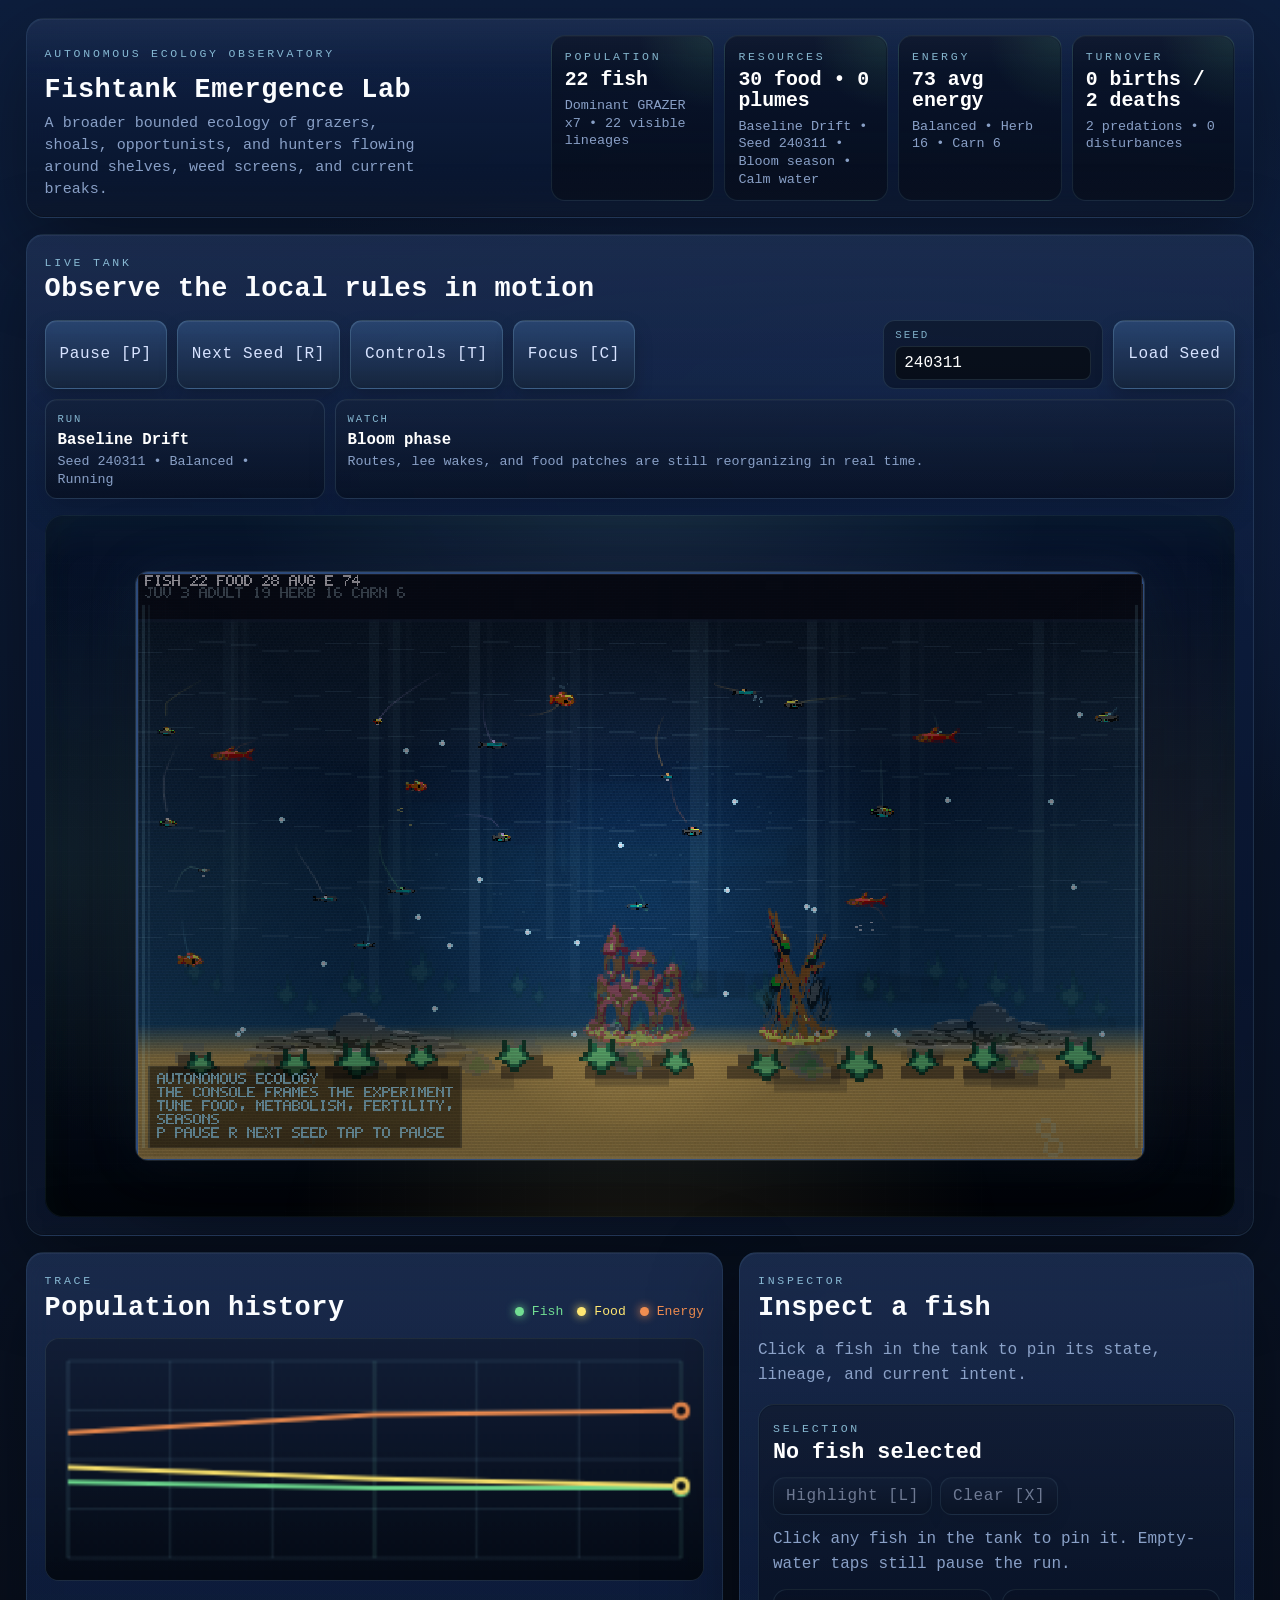
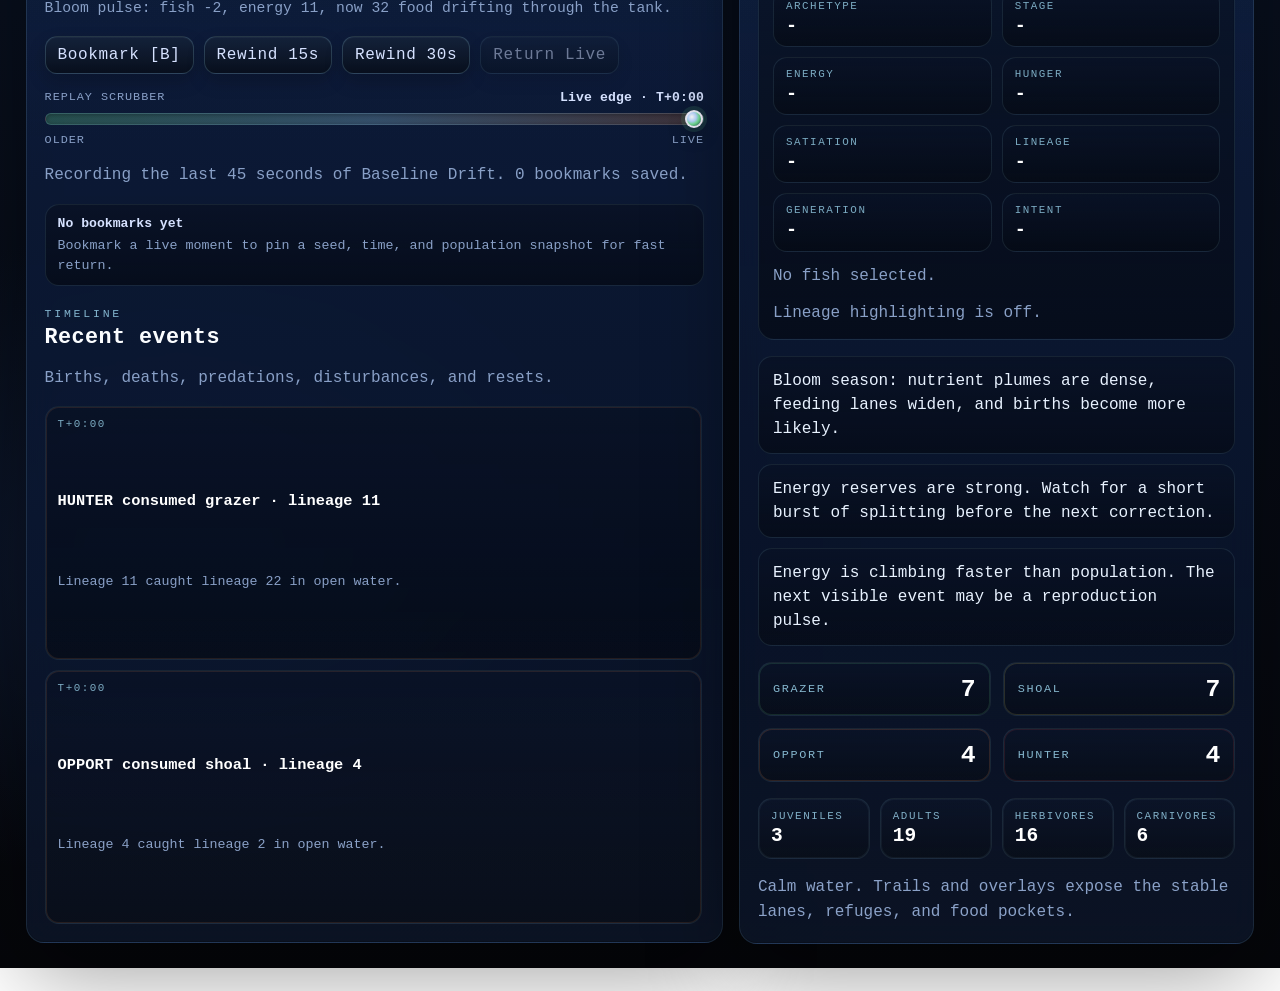
==== index.html @ e4b61eb3 "feat: add replay scrubber and lighter snapshot mode" ====
<!doctype html>
<html lang="en">
  <head>
    <meta charset="utf-8" />
    <meta name="viewport" content="width=device-width, initial-scale=1, viewport-fit=cover" />
    <title>Fishtank Ecology (VGA)</title>
    <meta name="description" content="A bounded VGA-style fish simulation for observing emergent behavior under resource pressure." />
    <link rel="stylesheet" href="style.css" />
  </head>
  <body>
    <main id="wrap">
      <section id="shell" aria-label="Fishtank emergence lab">
        <header class="panel" id="topbar">
          <div class="title-block">
            <p class="eyebrow">AUTONOMOUS ECOLOGY OBSERVATORY</p>
            <h1>Fishtank Emergence Lab</h1>
            <p class="lede">A broader bounded ecology of grazers, shoals, opportunists, and hunters flowing around shelves, weed screens, and current breaks.</p>
          </div>
          <div id="status-strip" aria-live="polite">
            <article class="metric-card">
              <span class="metric-label">Population</span>
              <strong id="stat-fish">0 fish</strong>
              <small id="stat-dominant">Dominant archetype pending</small>
            </article>
            <article class="metric-card">
              <span class="metric-label">Resources</span>
              <strong id="stat-food">0 food</strong>
              <small id="stat-season">Season shift</small>
            </article>
            <article class="metric-card">
              <span class="metric-label">Energy</span>
              <strong id="stat-energy">0 avg energy</strong>
              <small id="stat-pressure">Baseline pressure</small>
            </article>
            <article class="metric-card">
              <span class="metric-label">Turnover</span>
              <strong id="stat-turnover">0 births / 0 deaths</strong>
              <small id="stat-turnover-note">Waiting for the first cycle</small>
            </article>
          </div>
        </header>

        <section class="panel" id="tank-panel">
          <div class="panel-head">
            <div>
              <span class="panel-kicker">Live Tank</span>
              <h2>Observe the local rules in motion</h2>
            </div>
          </div>
          <div id="tank-toolbar">
            <div id="top-actions">
              <button type="button" class="chrome-button" id="pause-toggle">Pause [P]</button>
              <button type="button" class="chrome-button" id="reset-sim">Next Seed [R]</button>
              <button type="button" class="chrome-button" id="controls-toggle">Controls [T]</button>
              <button type="button" class="chrome-button" id="focus-mode">Focus [C]</button>
              <div class="seed-actions">
                <label class="seed-control" for="seed-input">
                  <span>Seed</span>
                  <input id="seed-input" type="number" min="1" step="1" inputmode="numeric" value="240311" />
                </label>
                <button type="button" class="chrome-button" id="apply-seed">Load Seed</button>
              </div>
            </div>
            <div id="tank-observation" aria-live="polite">
              <article class="observation-pill compact">
                <span class="overlay-label">Run</span>
                <strong id="overlay-run">Seed 0</strong>
                <small id="overlay-run-note">Balanced baseline</small>
              </article>
              <article class="observation-pill observation-wide">
                <span class="overlay-label">Watch</span>
                <strong id="overlay-watch">Stabilizing</strong>
                <small id="overlay-watch-note">Routes and shelters are still forming</small>
              </article>
            </div>
          </div>
          <div id="tank-stage">
            <canvas id="game" width="320" height="200" aria-label="Fishtank ecology simulation canvas"></canvas>
          </div>
        </section>

        <section id="bottom-dock">
          <section class="panel dock-card" id="control-panel">
            <div class="card-head">
              <div>
                <span class="panel-kicker">Controls</span>
                <h2>Tune the constraints</h2>
              </div>
              <div class="drawer-head">
                <p>Real-time pressure controls.</p>
                <button type="button" class="chrome-button chrome-subtle" id="controls-close">Close [T]</button>
              </div>
            </div>
            <div class="control-grid">
              <label class="control" for="control-food">
                <span class="control-label-row">
                  <span>Food Flow</span>
                  <strong id="control-food-value">1.00x</strong>
                </span>
                <input id="control-food" type="range" min="65" max="185" value="100" step="1" />
                <small>Higher values raise food caps and shorten spawn intervals.</small>
              </label>
              <label class="control" for="control-metabolism">
                <span class="control-label-row">
                  <span>Metabolism</span>
                  <strong id="control-metabolism-value">1.00x</strong>
                </span>
                <input id="control-metabolism" type="range" min="70" max="150" value="100" step="1" />
                <small>Controls how quickly movement and lean seasons drain energy.</small>
              </label>
              <label class="control" for="control-fertility">
                <span class="control-label-row">
                  <span>Fertility</span>
                  <strong id="control-fertility-value">1.00x</strong>
                </span>
                <input id="control-fertility" type="range" min="75" max="135" value="100" step="1" />
                <small>Higher fertility lowers the energy threshold needed to split.</small>
              </label>
              <label class="control" for="control-season">
                <span class="control-label-row">
                  <span>Season Pace</span>
                  <strong id="control-season-value">1.00x</strong>
                </span>
                <input id="control-season" type="range" min="35" max="200" value="100" step="1" />
                <small>Speeds up or slows down bloom and lean cycles.</small>
              </label>
            </div>
            <div class="preset-row scenario-row" aria-label="Experiment scenarios">
              <span class="preset-tag">Scenario Lab</span>
              <div class="preset-buttons">
                <button type="button" class="preset-button" data-scenario="baseline">Baseline</button>
                <button type="button" class="preset-button" data-scenario="nursery_pressure">Nursery</button>
                <button type="button" class="preset-button" data-scenario="predator_bloom">Predator Bloom</button>
                <button type="button" class="preset-button" data-scenario="lean_recovery">Lean Recovery</button>
                <button type="button" class="preset-button" data-scenario="murky_shock">Murky Shock</button>
              </div>
            </div>
            <p id="scenario-note" class="card-note">Baseline drift. Balanced pressure and a standard seeded population for comparing routes, wakes, and slow turnover.</p>
            <div class="preset-row" aria-label="Experiment presets">
              <span class="preset-tag">Presets</span>
              <div class="preset-buttons">
                <button type="button" class="preset-button" data-preset="scarce">Scarce</button>
                <button type="button" class="preset-button" data-preset="balanced">Balanced</button>
                <button type="button" class="preset-button" data-preset="bloom">Bloom</button>
                <button type="button" class="preset-button" data-preset="volatile">Volatile</button>
              </div>
            </div>
            <p id="preset-note" class="card-note">Balanced baseline. Good for watching slow ecological turnover.</p>
            <div class="preset-row view-row" aria-label="View toggles">
              <span class="preset-tag">View</span>
              <div class="preset-buttons">
                <button type="button" class="preset-button" data-view="trails">Trails</button>
                <button type="button" class="preset-button" data-view="foodMap">Food Map</button>
                <button type="button" class="preset-button" data-view="current">Current</button>
              </div>
            </div>
            <p class="card-note">Toggle lineage trails, nutrient density, and current arrows to inspect lee wakes, shelter pockets, and feeding lanes around formations.</p>
            <div class="shortcut-row">
              <span>P / Space / Esc pause</span>
              <span>R / Enter advance to the next seed</span>
              <span>T toggles the control drawer</span>
              <span>Tap the tank to pause</span>
            </div>
          </section>

          <section class="panel dock-card" id="history-panel">
            <div class="card-head">
              <div>
                <span class="panel-kicker">Trace</span>
                <h2>Population history</h2>
              </div>
              <p class="chart-key" aria-label="Fish, food, and average energy">
                <span class="chart-key-item fish">Fish</span>
                <span class="chart-key-item food">Food</span>
                <span class="chart-key-item energy">Energy</span>
              </p>
            </div>
            <canvas id="history" width="300" height="110" aria-label="Simulation history chart"></canvas>
            <p id="history-note" class="card-note">Sampling the tank...</p>
            <div class="replay-toolbar" aria-label="Replay and bookmark controls">
              <button type="button" class="chrome-button chrome-subtle" id="replay-bookmark">Bookmark [B]</button>
              <button type="button" class="chrome-button chrome-subtle" id="replay-rewind-short">Rewind 15s</button>
              <button type="button" class="chrome-button chrome-subtle" id="replay-rewind-long">Rewind 30s</button>
              <button type="button" class="chrome-button chrome-subtle" id="replay-live">Return Live</button>
            </div>
            <div class="replay-scrubber">
              <div class="replay-scrub-meta">
                <span>Replay scrubber</span>
                <strong id="replay-scrub-label">Live edge</strong>
              </div>
              <input type="range" id="replay-scrubber" min="0" max="1" step="1" value="1" aria-label="Replay scrubber">
              <div class="replay-scrub-scale" aria-hidden="true">
                <span>Older</span>
                <span>Live</span>
              </div>
            </div>
            <p id="replay-note" class="card-note">Recording the last 45 seconds of the current run for quick rewinds and bookmarks.</p>
            <div id="bookmark-list" aria-live="polite">
              <article class="bookmark-chip bookmark-empty">
                <strong>No bookmarks yet</strong>
                <small>Bookmark a live moment to pin a seed, time, and population snapshot for fast return.</small>
              </article>
            </div>
            <div class="card-head compact-head">
              <div>
                <span class="panel-kicker">Timeline</span>
                <h2>Recent events</h2>
              </div>
              <p>Births, deaths, predations, disturbances, and resets.</p>
            </div>
            <div id="event-stream" aria-live="polite">
              <article class="event-item">
                <span class="event-time">T+0.0s</span>
                <strong>Waiting for the first event</strong>
                <small>The tank will start filling this timeline as soon as something notable happens.</small>
              </article>
            </div>
          </section>

          <section class="panel dock-card" id="insight-panel">
            <div class="card-head">
              <div>
                <span class="panel-kicker">Inspector</span>
                <h2>Inspect a fish</h2>
              </div>
              <p>Click a fish in the tank to pin its state, lineage, and current intent.</p>
            </div>
            <div id="inspector-panel">
              <div class="inspector-head">
                <div>
                  <span class="panel-kicker" id="inspect-kicker">Selection</span>
                  <h3 id="inspect-name">No fish selected</h3>
                </div>
                <div class="inspector-actions">
                  <button type="button" class="chrome-button chrome-subtle" id="inspect-highlight">Highlight [L]</button>
                  <button type="button" class="chrome-button chrome-subtle" id="inspect-clear">Clear [X]</button>
                </div>
              </div>
              <p id="inspect-summary" class="card-note">Click any fish in the tank to pin it. Empty-water taps still pause the run.</p>
              <div id="inspect-grid" aria-label="Selected fish stats">
                <article class="inspect-chip">
                  <span>Archetype</span>
                  <strong id="inspect-archetype">-</strong>
                </article>
                <article class="inspect-chip">
                  <span>Stage</span>
                  <strong id="inspect-stage">-</strong>
                </article>
                <article class="inspect-chip">
                  <span>Energy</span>
                  <strong id="inspect-energy">-</strong>
                </article>
                <article class="inspect-chip">
                  <span>Hunger</span>
                  <strong id="inspect-hunger">-</strong>
                </article>
                <article class="inspect-chip">
                  <span>Satiation</span>
                  <strong id="inspect-satiation">-</strong>
                </article>
                <article class="inspect-chip">
                  <span>Lineage</span>
                  <strong id="inspect-lineage">-</strong>
                </article>
                <article class="inspect-chip">
                  <span>Generation</span>
                  <strong id="inspect-generation">-</strong>
                </article>
                <article class="inspect-chip">
                  <span>Intent</span>
                  <strong id="inspect-intent">-</strong>
                </article>
              </div>
              <p id="inspect-target" class="card-note">No fish selected.</p>
              <p id="inspect-lineage-note" class="card-note">Lineage highlighting is off.</p>
            </div>
            <div class="callout-stack">
              <p class="callout" id="season-callout">Seasonal pressure is stable.</p>
              <p class="callout" id="pressure-callout">Energy turnover is still settling.</p>
              <p class="callout" id="cycle-callout">Waiting for the first visible cycle.</p>
            </div>
            <div id="archetype-grid" aria-label="Archetype counts">
              <article class="archetype-chip grazer">
                <span>Grazer</span>
                <strong id="arch-grazer">0</strong>
              </article>
              <article class="archetype-chip shoaler">
                <span>Shoal</span>
                <strong id="arch-shoaler">0</strong>
              </article>
              <article class="archetype-chip opportunist">
                <span>Opport</span>
                <strong id="arch-opportunist">0</strong>
              </article>
              <article class="archetype-chip hunter">
                <span>Hunter</span>
                <strong id="arch-hunter">0</strong>
              </article>
            </div>
            <div id="split-grid" aria-label="Population splits">
              <article class="split-chip">
                <span>Juveniles</span>
                <strong id="split-juvenile">0</strong>
              </article>
              <article class="split-chip">
                <span>Adults</span>
                <strong id="split-adult">0</strong>
              </article>
              <article class="split-chip">
                <span>Herbivores</span>
                <strong id="split-herbivore">0</strong>
              </article>
              <article class="split-chip">
                <span>Carnivores</span>
                <strong id="split-carnivore">0</strong>
              </article>
            </div>
            <p id="disturbance-note" class="card-note">Calm water. Trails and overlays expose the stable lanes, refuges, and food pockets.</p>
          </section>
        </section>

        <div id="noscript">
          <p>Fishtank needs JavaScript enabled.</p>
        </div>
      </section>
      <button type="button" id="control-scrim" aria-label="Close control drawer"></button>
    </main>
    <script src="game.js"></script>
  </body>
</html>
---- style.css ----
:root {
  --bg0: #05060a;
  --bg1: #071126;
  --bg2: #0d1e3d;
  --frame: #1d2a4a;
  --frame-hi: #2d4a7a;
  --text: #d6e2ff;
  --muted: #89a0c7;
  --panel: rgba(7, 17, 38, 0.76);
  --panel-hi: rgba(16, 34, 71, 0.84);
  --line: rgba(168, 230, 255, 0.12);
  --glow: rgba(51, 106, 170, 0.26);
  --fish: #6ddc8f;
  --food: #ffe66d;
  --energy: #f08a4b;
  --danger: #d64545;
}

* {
  box-sizing: border-box;
}

html,
body {
  min-height: 100%;
}

body {
  margin: 0;
  color: var(--text);
  background:
    radial-gradient(1200px 700px at 70% 18%, rgba(18, 38, 79, 0.95) 0%, transparent 60%),
    radial-gradient(900px 600px at 14% 84%, rgba(14, 26, 51, 0.92) 0%, transparent 55%),
    linear-gradient(180deg, var(--bg2), var(--bg0));
  overflow-x: hidden;
  font-family: ui-monospace, SFMono-Regular, Menlo, Monaco, Consolas, "Liberation Mono", "Courier New", monospace;
}

body::before {
  content: "";
  position: fixed;
  inset: 0;
  pointer-events: none;
  background:
    linear-gradient(rgba(255, 255, 255, 0.02) 1px, transparent 1px),
    linear-gradient(90deg, rgba(255, 255, 255, 0.015) 1px, transparent 1px);
  background-size: 100% 24px, 24px 100%;
  opacity: 0.22;
}

#wrap {
  min-height: 100vh;
  padding: 18px clamp(14px, 2vw, 28px) 24px;
  display: flex;
  justify-content: center;
}

#shell {
  width: min(1780px, 100%);
  min-width: 0;
  display: grid;
  grid-template-columns: 1fr;
  grid-template-areas:
    "topbar"
    "tank-panel"
    "bottom-dock";
  align-items: stretch;
  gap: 16px;
}

.panel {
  position: relative;
  min-width: 0;
  overflow: hidden;
  border: 1px solid rgba(168, 230, 255, 0.12);
  border-radius: 18px;
  background:
    linear-gradient(180deg, rgba(23, 43, 79, 0.20), transparent 38%),
    linear-gradient(180deg, var(--panel-hi), var(--panel));
  box-shadow:
    0 30px 90px rgba(0, 0, 0, 0.38),
    0 1px 0 rgba(255, 255, 255, 0.05) inset,
    0 -1px 0 rgba(0, 0, 0, 0.25) inset;
  backdrop-filter: blur(14px);
}

.panel::before {
  content: "";
  position: absolute;
  inset: 0;
  pointer-events: none;
  background: linear-gradient(180deg, rgba(255, 255, 255, 0.04), transparent 26%, transparent 72%, rgba(255, 255, 255, 0.02));
}

.eyebrow,
.panel-kicker,
.metric-label {
  display: inline-block;
  text-transform: uppercase;
  letter-spacing: 0.24em;
  font-size: 0.72rem;
  color: rgba(168, 230, 255, 0.76);
}

#topbar {
  grid-area: topbar;
  padding: 16px 18px;
  display: grid;
  grid-template-columns: minmax(260px, 0.92fr) minmax(520px, 1.28fr);
  gap: 14px;
  align-items: center;
}

.title-block h1,
.panel-head h2,
.card-head h2 {
  margin: 0.3rem 0 0;
  font-size: clamp(1.28rem, 2.1vw, 2.1rem);
  line-height: 1.05;
  letter-spacing: 0.02em;
  color: #fbfdff;
}

.lede,
.panel-head p,
.card-head p,
.card-note {
  margin: 0;
  color: var(--muted);
  line-height: 1.55;
}

.lede {
  margin-top: 0.55rem;
  max-width: 44ch;
  font-size: 0.94rem;
  line-height: 1.45;
}

#status-strip {
  display: grid;
  grid-template-columns: repeat(4, minmax(0, 1fr));
  gap: 10px;
}

.metric-card {
  min-width: 0;
  min-height: 84px;
  padding: 11px 13px;
  border: 1px solid rgba(168, 230, 255, 0.10);
  border-radius: 14px;
  background:
    radial-gradient(circle at 100% 0%, rgba(109, 220, 143, 0.12), transparent 32%),
    linear-gradient(180deg, rgba(9, 18, 38, 0.82), rgba(5, 10, 20, 0.62));
  box-shadow:
    0 1px 0 rgba(255, 255, 255, 0.04) inset,
    0 0 0 1px rgba(7, 17, 38, 0.55) inset;
}

.metric-card strong {
  display: block;
  margin-top: 5px;
  font-size: clamp(1.08rem, 1.55vw, 1.55rem);
  line-height: 1.05;
  color: #ffffff;
}

.metric-card small {
  display: block;
  margin-top: 6px;
  color: var(--muted);
  line-height: 1.32;
  font-size: 0.84rem;
}

#tank-panel,
.dock-card {
  padding: 18px;
}

#tank-panel {
  grid-area: tank-panel;
  min-width: 0;
  display: grid;
  gap: 16px;
  align-self: start;
}

#control-panel,
#history-panel,
#insight-panel {
  grid-area: auto;
}

.panel-head,
.card-head {
  display: flex;
  justify-content: space-between;
  align-items: flex-end;
  gap: 16px;
  flex-wrap: wrap;
}

.compact-head h2 {
  font-size: clamp(1.05rem, 1.7vw, 1.45rem);
}

#top-actions {
  display: flex;
  flex-wrap: wrap;
  align-items: stretch;
  gap: 10px;
}

.seed-actions {
  min-width: min(100%, 300px);
  display: flex;
  flex: 1 1 320px;
  justify-content: flex-end;
  align-items: stretch;
  gap: 10px;
}

#tank-toolbar {
  display: grid;
  grid-template-columns: minmax(0, 1fr);
  gap: 10px;
  align-items: center;
}

#tank-observation {
  display: grid;
  grid-template-columns: minmax(200px, auto) minmax(0, 1fr);
  gap: 10px;
  align-items: stretch;
}

.observation-pill {
  min-width: 0;
  padding: 9px 12px;
  border: 1px solid rgba(168, 230, 255, 0.12);
  border-radius: 12px;
  background:
    linear-gradient(180deg, rgba(17, 31, 58, 0.72), rgba(6, 12, 23, 0.58));
  box-shadow:
    0 12px 28px rgba(0, 0, 0, 0.16),
    inset 0 1px 0 rgba(255, 255, 255, 0.03);
}

.observation-pill.compact {
  max-width: 280px;
}

.observation-pill.observation-wide {
  min-width: 0;
}

.chrome-button {
  appearance: none;
  border: 1px solid rgba(168, 230, 255, 0.18);
  border-radius: 12px;
  padding: 11px 14px;
  color: var(--text);
  background:
    linear-gradient(180deg, rgba(42, 74, 122, 0.72), rgba(18, 34, 59, 0.96));
  font: inherit;
  letter-spacing: 0.04em;
  cursor: pointer;
  transition:
    transform 120ms ease,
    border-color 120ms ease,
    box-shadow 120ms ease;
  box-shadow:
    0 8px 18px rgba(0, 0, 0, 0.22),
    0 1px 0 rgba(255, 255, 255, 0.08) inset;
}

.chrome-button:hover,
.chrome-button:focus-visible {
  border-color: rgba(168, 230, 255, 0.32);
  box-shadow:
    0 10px 22px rgba(0, 0, 0, 0.28),
    0 0 0 1px rgba(109, 220, 143, 0.28);
  transform: translateY(-1px);
  outline: none;
}

.chrome-button:active {
  transform: translateY(0);
}

.chrome-button:disabled {
  opacity: 0.48;
  cursor: default;
  transform: none;
  box-shadow:
    0 6px 14px rgba(0, 0, 0, 0.14),
    0 1px 0 rgba(255, 255, 255, 0.04) inset;
}

.chrome-button[data-state='paused'] {
  border-color: rgba(109, 220, 143, 0.38);
  background:
    linear-gradient(180deg, rgba(50, 95, 65, 0.78), rgba(18, 49, 33, 0.96));
}

.chrome-button[data-state='active'] {
  border-color: rgba(168, 230, 255, 0.34);
  background:
    linear-gradient(180deg, rgba(66, 92, 128, 0.82), rgba(20, 38, 66, 0.96));
}

.chrome-button.chrome-subtle {
  padding: 9px 12px;
  background:
    linear-gradient(180deg, rgba(21, 35, 59, 0.86), rgba(8, 15, 28, 0.94));
  box-shadow:
    0 8px 18px rgba(0, 0, 0, 0.18),
    0 1px 0 rgba(255, 255, 255, 0.04) inset;
}

.seed-control {
  min-width: 138px;
  flex: 1 1 170px;
  max-width: 220px;
  padding: 8px 11px;
  display: grid;
  gap: 5px;
  border: 1px solid rgba(168, 230, 255, 0.12);
  border-radius: 12px;
  background: rgba(7, 17, 38, 0.72);
}

#apply-seed {
  flex: 0 0 auto;
  white-space: nowrap;
}

.seed-control span {
  text-transform: uppercase;
  letter-spacing: 0.18em;
  font-size: 0.68rem;
  color: rgba(168, 230, 255, 0.72);
}

.seed-control input {
  width: 100%;
  border: 1px solid rgba(168, 230, 255, 0.12);
  border-radius: 8px;
  padding: 7px 8px;
  color: #ffffff;
  background: rgba(4, 10, 21, 0.92);
  font: inherit;
}

.seed-control input:focus-visible {
  outline: 1px solid rgba(109, 220, 143, 0.46);
  outline-offset: 0;
}

.seed-control input::-webkit-outer-spin-button,
.seed-control input::-webkit-inner-spin-button {
  margin: 0;
  -webkit-appearance: none;
}

.seed-control input[type='number'] {
  -moz-appearance: textfield;
}

#tank-stage {
  position: relative;
  min-height: clamp(600px, 78vh, 1120px);
  padding: 22px;
  display: grid;
  place-items: center;
  border-radius: 18px;
  background:
    radial-gradient(circle at 50% -12%, rgba(168, 230, 255, 0.10), transparent 42%),
    radial-gradient(circle at 14% 50%, rgba(109, 220, 143, 0.06), transparent 28%),
    radial-gradient(circle at 88% 50%, rgba(240, 138, 75, 0.05), transparent 30%),
    linear-gradient(180deg, rgba(7, 17, 38, 0.72), rgba(3, 7, 14, 0.92));
  box-shadow:
    inset 0 0 0 1px rgba(168, 230, 255, 0.06),
    inset 0 18px 36px rgba(109, 220, 143, 0.04),
    inset 0 -32px 46px rgba(0, 0, 0, 0.30);
}

#tank-stage::before,
#tank-stage::after {
  content: "";
  position: absolute;
  inset: 0;
  pointer-events: none;
}

#tank-stage::before {
  background:
    linear-gradient(rgba(255, 255, 255, 0.04) 1px, transparent 1px),
    linear-gradient(90deg, rgba(255, 255, 255, 0.03) 1px, transparent 1px);
  background-size: 100% 24px, 24px 100%;
  opacity: 0.18;
}

#tank-stage::after {
  background:
    radial-gradient(circle at 50% 110%, rgba(242, 209, 107, 0.10), transparent 38%),
    radial-gradient(circle at 0% 50%, rgba(168, 230, 255, 0.06), transparent 26%),
    radial-gradient(circle at 100% 50%, rgba(168, 230, 255, 0.06), transparent 26%);
}

.overlay-chip {
  min-width: 0;
  max-width: none;
  padding: 10px 12px;
  border: 1px solid rgba(168, 230, 255, 0.14);
  border-radius: 14px;
  background:
    linear-gradient(180deg, rgba(17, 31, 58, 0.88), rgba(6, 12, 23, 0.72));
  box-shadow:
    0 18px 40px rgba(0, 0, 0, 0.24),
    inset 0 1px 0 rgba(255, 255, 255, 0.04);
  backdrop-filter: blur(10px);
}

.overlay-chip.compact {
  min-width: 0;
}

.overlay-label {
  display: inline-block;
  text-transform: uppercase;
  letter-spacing: 0.18em;
  font-size: 0.66rem;
  color: rgba(168, 230, 255, 0.76);
}

.overlay-chip strong {
  display: block;
  margin-top: 6px;
  font-size: clamp(1rem, 1.3vw, 1.3rem);
  line-height: 1.05;
  color: #ffffff;
}

.overlay-chip small {
  display: block;
  margin-top: 7px;
  line-height: 1.4;
  color: var(--muted);
}

.observation-pill strong {
  display: block;
  margin-top: 5px;
  font-size: clamp(0.98rem, 1.2vw, 1.18rem);
  line-height: 1.05;
  color: #ffffff;
}

.observation-pill small {
  display: block;
  margin-top: 5px;
  line-height: 1.35;
  color: var(--muted);
}

#game {
  display: block;
  max-width: 100%;
  max-height: 100%;
  height: auto;
  image-rendering: pixelated;
  image-rendering: crisp-edges;
  border-radius: 12px;
  outline: 1px solid rgba(255, 255, 255, 0.08);
  background: #000;
  box-shadow:
    0 30px 90px rgba(0, 0, 0, 0.56),
    0 0 0 1px rgba(168, 230, 255, 0.06),
    0 0 50px rgba(51, 106, 170, 0.16);
}

#bottom-dock {
  grid-area: bottom-dock;
  min-width: 0;
  display: grid;
  grid-template-columns: minmax(420px, 1.15fr) minmax(320px, 0.85fr);
  gap: 16px;
  align-items: stretch;
}

.dock-card {
  min-width: 0;
  display: grid;
  gap: 16px;
}

#history-panel {
  grid-template-rows: auto auto auto auto auto auto auto auto minmax(0, 1fr);
  min-height: 0;
  align-content: stretch;
}

#shell[data-cinematic='true'] {
  grid-template-columns: 1fr !important;
  grid-template-areas: "tank-panel" !important;
}

#shell[data-cinematic='true'] #topbar,
#shell[data-cinematic='true'] #bottom-dock {
  display: none !important;
}

#shell[data-cinematic='true'] #tank-panel {
  min-height: calc(100vh - 36px);
}

#shell[data-cinematic='true'] #tank-stage {
  min-height: calc(100vh - 92px);
}

#shell[data-cinematic='true'][data-controls='open'] #control-panel {
  opacity: 0;
  pointer-events: none;
}

.control-grid {
  display: grid;
  grid-template-columns: repeat(2, minmax(0, 1fr));
  gap: 14px 18px;
}

.drawer-head {
  display: flex;
  align-items: center;
  gap: 12px;
  flex-wrap: wrap;
}

.control {
  min-width: 0;
  display: grid;
  gap: 10px;
  padding: 14px;
  border: 1px solid rgba(168, 230, 255, 0.10);
  border-radius: 14px;
  background:
    linear-gradient(180deg, rgba(9, 18, 38, 0.92), rgba(5, 10, 20, 0.70));
}

.control-label-row {
  display: flex;
  justify-content: space-between;
  align-items: center;
  gap: 10px;
  text-transform: uppercase;
  letter-spacing: 0.12em;
  font-size: 0.82rem;
  color: rgba(168, 230, 255, 0.86);
}

.control strong {
  color: #ffffff;
  font-size: 1rem;
}

.control small {
  color: var(--muted);
  line-height: 1.45;
}

.preset-row {
  display: flex;
  align-items: center;
  gap: 12px;
  flex-wrap: wrap;
}

.scenario-row {
  margin-top: 2px;
}

.preset-tag {
  text-transform: uppercase;
  letter-spacing: 0.18em;
  font-size: 0.72rem;
  color: rgba(168, 230, 255, 0.74);
}

.preset-buttons {
  display: flex;
  gap: 8px;
  flex-wrap: wrap;
}

.preset-button {
  appearance: none;
  border: 1px solid rgba(168, 230, 255, 0.12);
  border-radius: 999px;
  padding: 8px 11px;
  background: rgba(7, 17, 38, 0.76);
  color: var(--muted);
  font: inherit;
  font-size: 0.75rem;
  letter-spacing: 0.08em;
  text-transform: uppercase;
  cursor: pointer;
  transition:
    border-color 120ms ease,
    background 120ms ease,
    color 120ms ease,
    transform 120ms ease;
}

.preset-button:hover,
.preset-button:focus-visible {
  border-color: rgba(168, 230, 255, 0.28);
  color: #ffffff;
  transform: translateY(-1px);
  outline: none;
}

.preset-button[data-active='true'] {
  border-color: rgba(109, 220, 143, 0.28);
  background:
    linear-gradient(180deg, rgba(26, 61, 43, 0.92), rgba(9, 30, 21, 0.92));
  color: #ffffff;
  box-shadow: 0 0 0 1px rgba(109, 220, 143, 0.12);
}

input[type='range'] {
  width: 100%;
  margin: 0;
  appearance: none;
  height: 12px;
  border: 1px solid rgba(168, 230, 255, 0.12);
  border-radius: 999px;
  background:
    linear-gradient(90deg, rgba(109, 220, 143, 0.28), rgba(168, 230, 255, 0.26) 50%, rgba(240, 138, 75, 0.22));
  box-shadow: inset 0 1px 4px rgba(0, 0, 0, 0.32);
}

input[type='range']::-webkit-slider-thumb {
  appearance: none;
  width: 18px;
  height: 18px;
  border-radius: 50%;
  border: 2px solid rgba(246, 242, 255, 0.94);
  background:
    radial-gradient(circle at 35% 35%, #ffffff, #b7d6ff 34%, #6ddc8f 58%, #1d2a4a 100%);
  box-shadow:
    0 0 0 4px rgba(109, 220, 143, 0.12),
    0 8px 18px rgba(0, 0, 0, 0.28);
}

input[type='range']::-moz-range-thumb {
  width: 18px;
  height: 18px;
  border-radius: 50%;
  border: 2px solid rgba(246, 242, 255, 0.94);
  background:
    radial-gradient(circle at 35% 35%, #ffffff, #b7d6ff 34%, #6ddc8f 58%, #1d2a4a 100%);
  box-shadow:
    0 0 0 4px rgba(109, 220, 143, 0.12),
    0 8px 18px rgba(0, 0, 0, 0.28);
}

.shortcut-row {
  display: flex;
  flex-wrap: wrap;
  gap: 10px 16px;
  padding: 12px 14px;
  border: 1px dashed rgba(168, 230, 255, 0.14);
  border-radius: 12px;
  color: rgba(168, 230, 255, 0.78);
  font-size: 0.84rem;
  line-height: 1.45;
}

.chart-key {
  display: flex;
  flex-wrap: wrap;
  justify-content: flex-end;
  align-items: center;
  gap: 8px 14px;
  color: var(--muted);
  font-size: 0.82rem;
  line-height: 1.35;
}

.chart-key-item {
  display: inline-flex;
  align-items: center;
  gap: 8px;
  white-space: nowrap;
}

#history {
  display: block;
  width: 100%;
  height: auto;
  border: 1px solid rgba(168, 230, 255, 0.12);
  border-radius: 14px;
  background:
    linear-gradient(180deg, rgba(9, 18, 38, 0.94), rgba(4, 10, 21, 0.92));
  box-shadow: inset 0 1px 0 rgba(255, 255, 255, 0.04);
}

.chart-key-item::before {
  content: "";
  width: 9px;
  height: 9px;
  border-radius: 50%;
  background: currentColor;
  box-shadow: 0 0 10px currentColor;
}

.chart-key-item.fish {
  color: var(--fish);
}

.chart-key-item.food {
  color: var(--food);
}

.chart-key-item.energy {
  color: var(--energy);
}

#history-note {
  font-size: 0.92rem;
}

.replay-toolbar {
  display: flex;
  flex-wrap: wrap;
  gap: 10px;
}

.replay-scrubber {
  display: grid;
  gap: 8px;
}

.replay-scrub-meta,
.replay-scrub-scale {
  display: flex;
  align-items: center;
  justify-content: space-between;
  gap: 12px;
}

.replay-scrub-meta span,
.replay-scrub-scale span {
  color: var(--muted);
  font-size: 0.74rem;
  letter-spacing: 0.08em;
  text-transform: uppercase;
}

#replay-scrub-label {
  color: var(--text);
  font-size: 0.82rem;
  letter-spacing: 0.01em;
}

#replay-scrubber {
  width: 100%;
  margin: 0;
  accent-color: rgba(109, 220, 143, 0.92);
}

#bookmark-list {
  display: flex;
  gap: 10px;
  overflow-x: auto;
  padding-bottom: 2px;
}

.bookmark-chip {
  min-width: 190px;
  max-width: 240px;
  display: grid;
  gap: 4px;
  padding: 10px 12px;
  border: 1px solid rgba(168, 230, 255, 0.10);
  border-radius: 14px;
  background:
    linear-gradient(180deg, rgba(9, 18, 38, 0.90), rgba(5, 10, 20, 0.72));
  color: var(--text);
  text-align: left;
}

button.bookmark-chip {
  appearance: none;
  cursor: pointer;
  font: inherit;
  transition:
    border-color 120ms ease,
    transform 120ms ease,
    box-shadow 120ms ease;
}

button.bookmark-chip:hover,
button.bookmark-chip:focus-visible {
  border-color: rgba(168, 230, 255, 0.28);
  box-shadow: 0 0 0 1px rgba(109, 220, 143, 0.18);
  transform: translateY(-1px);
  outline: none;
}

button.bookmark-chip[data-active='true'] {
  border-color: rgba(109, 220, 143, 0.28);
  box-shadow: 0 0 0 1px rgba(109, 220, 143, 0.16);
}

.bookmark-chip strong {
  font-size: 0.82rem;
  line-height: 1.35;
}

.bookmark-chip small {
  color: var(--muted);
  line-height: 1.45;
}

.bookmark-empty {
  min-width: 100%;
}

#event-stream {
  display: grid;
  gap: 10px;
  min-height: 0;
  overflow: auto;
  padding-right: 2px;
}

.event-item {
  display: grid;
  gap: 4px;
  padding: 11px 12px;
  border: 1px solid rgba(168, 230, 255, 0.10);
  border-radius: 14px;
  background:
    linear-gradient(180deg, rgba(9, 18, 38, 0.90), rgba(5, 10, 20, 0.70));
}

.event-item[data-kind='birth'] {
  box-shadow: inset 0 0 0 1px rgba(109, 220, 143, 0.10);
}

.event-item[data-kind='death'] {
  box-shadow: inset 0 0 0 1px rgba(214, 69, 69, 0.10);
}

.event-item[data-kind='predation'] {
  box-shadow: inset 0 0 0 1px rgba(240, 138, 75, 0.12);
}

.event-item[data-kind='disturbance'] {
  box-shadow: inset 0 0 0 1px rgba(168, 230, 255, 0.12);
}

.event-item[data-kind='reseed'] {
  box-shadow: inset 0 0 0 1px rgba(255, 230, 109, 0.12);
}

.event-item[data-kind='bookmark'] {
  box-shadow: inset 0 0 0 1px rgba(123, 217, 255, 0.12);
}

.event-item[data-kind='immigrant'] {
  box-shadow: inset 0 0 0 1px rgba(203, 182, 255, 0.12);
}

.event-time {
  text-transform: uppercase;
  letter-spacing: 0.14em;
  font-size: 0.68rem;
  color: rgba(168, 230, 255, 0.72);
}

.event-item strong {
  color: #ffffff;
  font-size: 0.96rem;
  line-height: 1.2;
}

.event-item small {
  color: var(--muted);
  line-height: 1.45;
}

.callout-stack {
  display: grid;
  gap: 10px;
}

.callout {
  min-width: 0;
  margin: 0;
  padding: 12px 14px;
  border: 1px solid rgba(168, 230, 255, 0.10);
  border-radius: 14px;
  background:
    linear-gradient(180deg, rgba(9, 18, 38, 0.92), rgba(5, 10, 20, 0.68));
  line-height: 1.5;
  color: #e8f2ff;
}

#inspector-panel {
  display: grid;
  gap: 12px;
  padding: 14px;
  border: 1px solid rgba(168, 230, 255, 0.10);
  border-radius: 16px;
  background:
    linear-gradient(180deg, rgba(12, 24, 48, 0.92), rgba(5, 10, 20, 0.74));
  box-shadow: inset 0 0 0 1px rgba(7, 17, 38, 0.52);
}

.inspector-head {
  display: flex;
  justify-content: space-between;
  align-items: flex-start;
  gap: 12px;
  flex-wrap: wrap;
}

.inspector-head h3 {
  margin: 0.3rem 0 0;
  font-size: clamp(1.1rem, 1.7vw, 1.45rem);
  line-height: 1.08;
  color: #ffffff;
}

.inspector-actions {
  display: flex;
  gap: 8px;
  flex-wrap: wrap;
}

#inspect-grid {
  display: grid;
  grid-template-columns: repeat(2, minmax(0, 1fr));
  gap: 10px;
}

.inspect-chip {
  min-width: 0;
  display: grid;
  gap: 5px;
  padding: 10px 12px;
  border: 1px solid rgba(168, 230, 255, 0.10);
  border-radius: 14px;
  background:
    linear-gradient(180deg, rgba(9, 18, 38, 0.92), rgba(5, 10, 20, 0.72));
}

.inspect-chip span {
  text-transform: uppercase;
  letter-spacing: 0.14em;
  font-size: 0.68rem;
  color: rgba(168, 230, 255, 0.72);
}

.inspect-chip strong {
  font-size: 1.15rem;
  line-height: 1.05;
  color: #ffffff;
}

#archetype-grid {
  display: grid;
  grid-template-columns: repeat(2, minmax(0, 1fr));
  gap: 12px;
}

#split-grid {
  display: grid;
  grid-template-columns: repeat(4, minmax(0, 1fr));
  gap: 10px;
}

.archetype-chip {
  min-width: 0;
  display: flex;
  justify-content: space-between;
  align-items: center;
  gap: 12px;
  padding: 12px 14px;
  border: 1px solid rgba(168, 230, 255, 0.10);
  border-radius: 14px;
  background:
    linear-gradient(180deg, rgba(9, 18, 38, 0.90), rgba(5, 10, 20, 0.68));
}

.archetype-chip span {
  text-transform: uppercase;
  letter-spacing: 0.14em;
  font-size: 0.74rem;
  color: rgba(168, 230, 255, 0.78);
}

.archetype-chip strong {
  font-size: 1.55rem;
  color: #ffffff;
}

.archetype-chip.grazer {
  box-shadow: inset 0 0 0 1px rgba(109, 220, 143, 0.14);
}

.archetype-chip.shoaler {
  box-shadow: inset 0 0 0 1px rgba(255, 230, 109, 0.14);
}

.archetype-chip.opportunist {
  box-shadow: inset 0 0 0 1px rgba(240, 138, 75, 0.16);
}

.archetype-chip.hunter {
  box-shadow: inset 0 0 0 1px rgba(214, 69, 69, 0.14);
}

.split-chip {
  min-width: 0;
  display: grid;
  gap: 5px;
  padding: 11px 12px;
  border: 1px solid rgba(168, 230, 255, 0.10);
  border-radius: 14px;
  background:
    linear-gradient(180deg, rgba(9, 18, 38, 0.90), rgba(5, 10, 20, 0.68));
  box-shadow: inset 0 0 0 1px rgba(168, 230, 255, 0.05);
}

.split-chip span {
  text-transform: uppercase;
  letter-spacing: 0.14em;
  font-size: 0.68rem;
  color: rgba(168, 230, 255, 0.74);
}

.split-chip strong {
  font-size: 1.22rem;
  line-height: 1;
  color: #ffffff;
}

#control-panel {
  position: fixed;
  top: 18px;
  right: clamp(12px, 2vw, 28px);
  width: min(430px, calc(100vw - 36px));
  max-height: calc(100vh - 36px);
  overflow: auto;
  z-index: 30;
  opacity: 0;
  pointer-events: none;
  transform: translateX(calc(100% + 28px));
  transition:
    transform 180ms ease,
    opacity 180ms ease;
}

#shell[data-controls='open'] #control-panel {
  opacity: 1;
  pointer-events: auto;
  transform: translateX(0);
}

#control-panel .control-grid {
  grid-template-columns: 1fr;
}

#control-scrim {
  position: fixed;
  inset: 0;
  border: 0;
  padding: 0;
  margin: 0;
  background:
    radial-gradient(circle at 68% 18%, rgba(16, 34, 71, 0.14), transparent 26%),
    rgba(2, 6, 14, 0.44);
  opacity: 0;
  pointer-events: none;
  transition: opacity 180ms ease;
  z-index: 24;
}

#shell[data-controls='open'] + #control-scrim {
  opacity: 1;
  pointer-events: auto;
}

#noscript {
  position: fixed;
  inset: auto 18px 18px 18px;
  padding: 10px 12px;
  border: 1px solid rgba(255, 255, 255, 0.12);
  background: rgba(0, 0, 0, 0.55);
  backdrop-filter: blur(6px);
  border-radius: 8px;
}

@media (max-width: 1220px) {
  #topbar {
    grid-template-columns: 1fr;
  }

  #status-strip {
    grid-template-columns: repeat(2, minmax(0, 1fr));
  }

  #tank-toolbar {
    grid-template-columns: 1fr;
  }

  .seed-actions {
    justify-content: flex-start;
  }
}

@media (max-width: 1200px) {
  #bottom-dock {
    grid-template-columns: 1fr;
  }

  .control-grid {
    grid-template-columns: 1fr;
  }

  #split-grid {
    grid-template-columns: repeat(2, minmax(0, 1fr));
  }

  #inspect-grid {
    grid-template-columns: repeat(2, minmax(0, 1fr));
  }

  #tank-observation {
    grid-template-columns: repeat(2, minmax(0, 1fr));
  }

  #control-panel {
    top: auto;
    left: 12px;
    right: 12px;
    width: auto;
    max-height: min(78vh, 760px);
    transform: translateY(calc(100% + 18px));
  }

  #shell[data-controls='open'] #control-panel {
    transform: translateY(0);
  }
}

@media (max-width: 780px) {
  #wrap {
    display: block;
    width: 100%;
    padding: 12px;
  }

  #shell {
    width: 100%;
  }

  #wrap {
    justify-content: stretch;
  }

  #status-strip,
  #archetype-grid {
    grid-template-columns: 1fr;
  }

  #inspect-grid {
    grid-template-columns: 1fr;
  }

  #split-grid {
    grid-template-columns: repeat(2, minmax(0, 1fr));
  }

  #bookmark-list {
    flex-direction: column;
    overflow-x: visible;
  }

  .bookmark-chip {
    min-width: 0;
    max-width: none;
  }

  #status-strip {
    display: grid;
    grid-template-columns: 1fr;
  }

  #topbar {
    padding: 14px;
  }

  #bottom-dock {
    gap: 16px;
  }

  #tank-panel,
  .dock-card {
    padding: 14px;
  }

  #tank-stage {
    min-height: 420px;
    padding: 12px;
  }

  #top-actions {
    width: 100%;
    display: grid;
    grid-template-columns: repeat(2, minmax(0, 1fr));
  }

  #tank-observation {
    grid-template-columns: 1fr;
  }

  .chrome-button,
  .seed-actions,
  .seed-control {
    width: 100%;
    min-width: 0;
  }

  .seed-actions {
    grid-column: 1 / -1;
    display: grid;
    grid-template-columns: minmax(0, 1fr) auto;
    justify-content: stretch;
  }

  .seed-control {
    grid-column: auto;
    max-width: none;
  }

  #control-panel {
    left: 10px;
    right: 10px;
    bottom: 10px;
    max-height: min(84vh, 720px);
  }
}
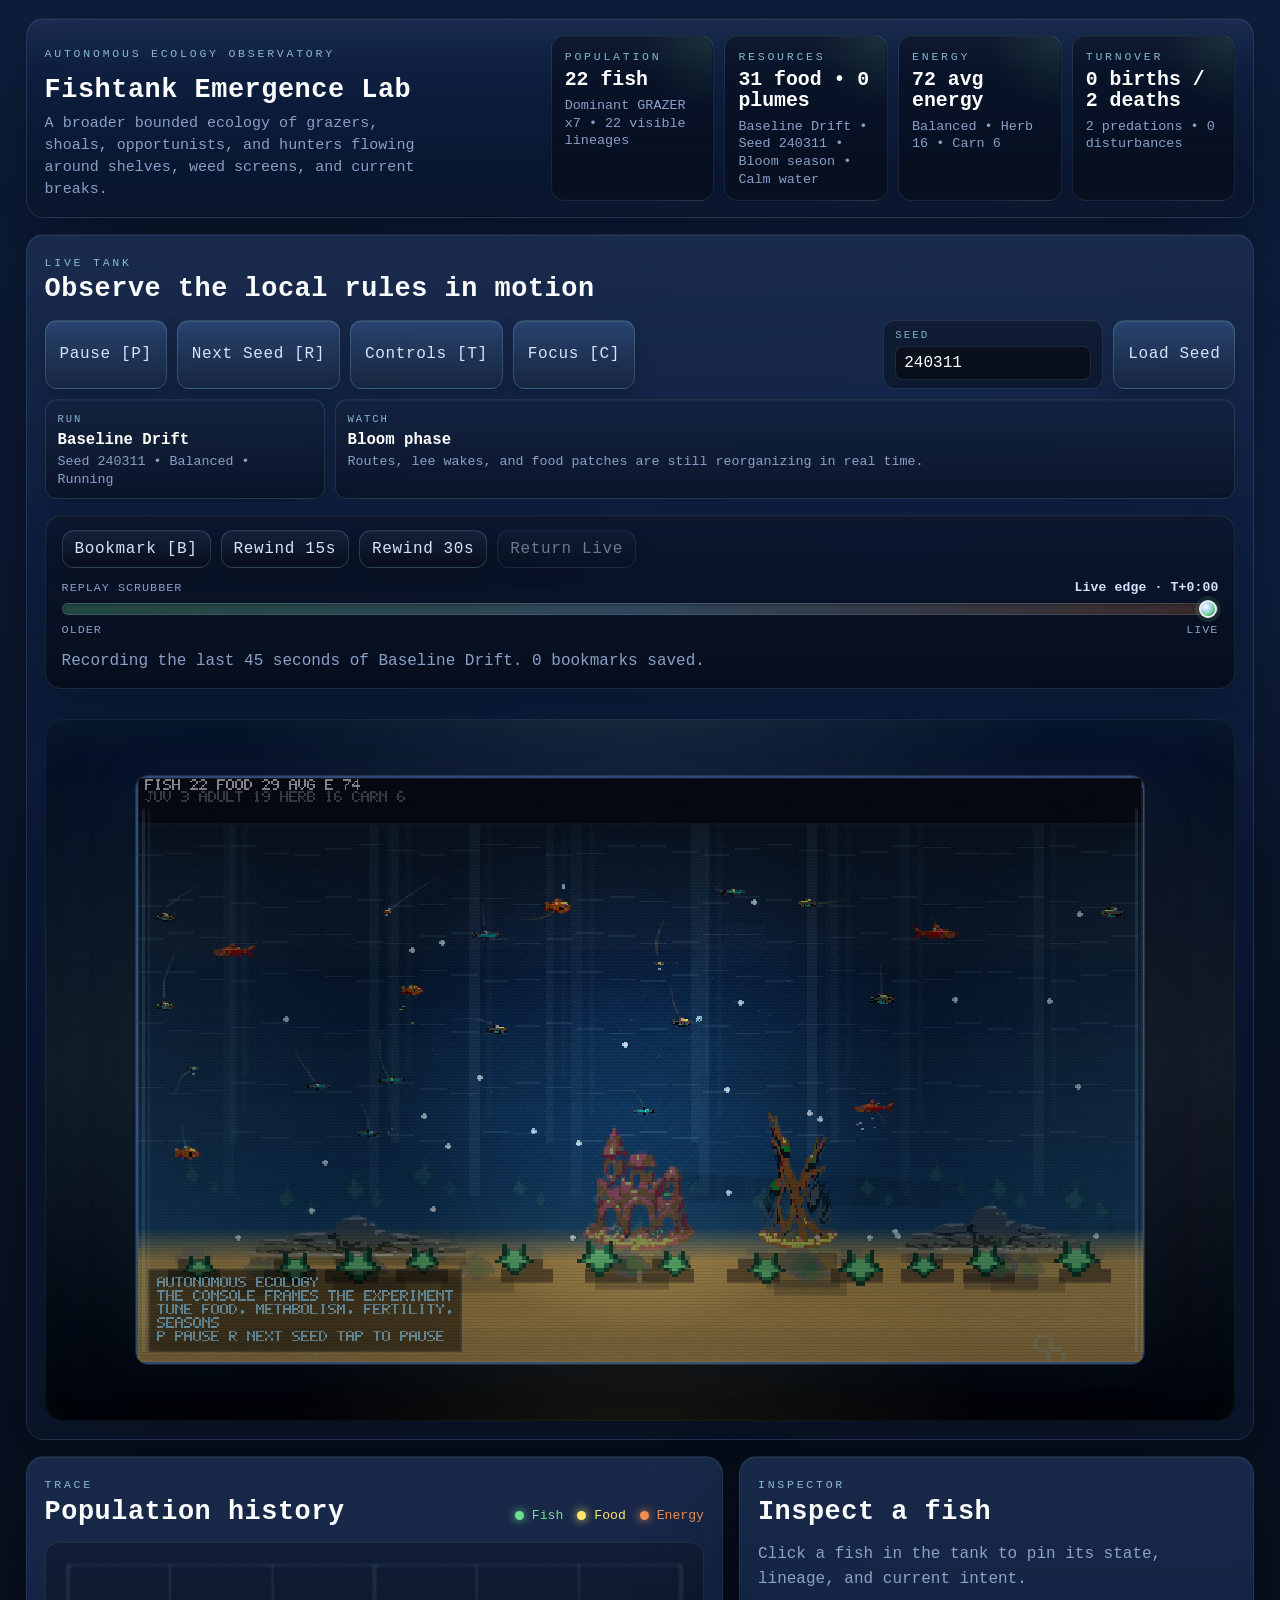
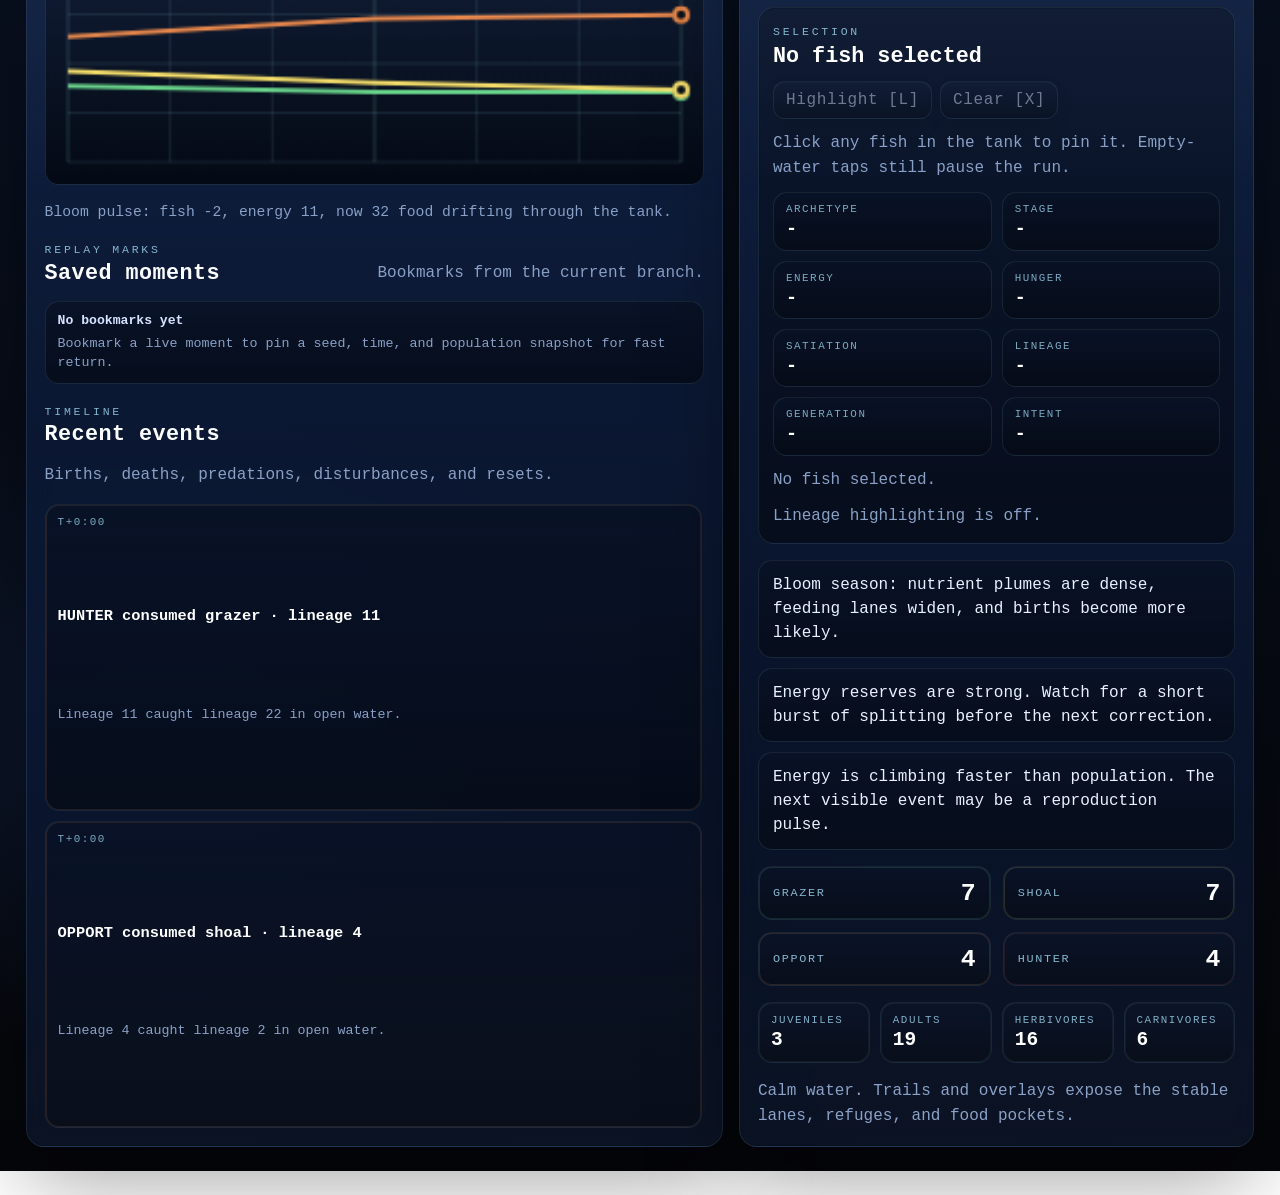
==== commit b8545fa7: "refactor: move replay controls beside the tank" ====
--- a/index.html
+++ b/index.html
@@ -73,6 +73,26 @@
                 <small id="overlay-watch-note">Routes and shelters are still forming</small>
               </article>
             </div>
+          </div>
+          <div id="tank-replay-bar" aria-label="Replay controls">
+            <div class="replay-toolbar" aria-label="Replay and bookmark controls">
+              <button type="button" class="chrome-button chrome-subtle" id="replay-bookmark">Bookmark [B]</button>
+              <button type="button" class="chrome-button chrome-subtle" id="replay-rewind-short">Rewind 15s</button>
+              <button type="button" class="chrome-button chrome-subtle" id="replay-rewind-long">Rewind 30s</button>
+              <button type="button" class="chrome-button chrome-subtle" id="replay-live">Return Live</button>
+            </div>
+            <div class="replay-scrubber">
+              <div class="replay-scrub-meta">
+                <span>Replay scrubber</span>
+                <strong id="replay-scrub-label">Live edge</strong>
+              </div>
+              <input type="range" id="replay-scrubber" min="0" max="1" step="1" value="1" aria-label="Replay scrubber">
+              <div class="replay-scrub-scale" aria-hidden="true">
+                <span>Older</span>
+                <span>Live</span>
+              </div>
+            </div>
+            <p id="replay-note" class="card-note">Recording the last 45 seconds of the current run for quick rewinds and bookmarks.</p>
           </div>
           <div id="tank-stage">
             <canvas id="game" width="320" height="200" aria-label="Fishtank ecology simulation canvas"></canvas>
@@ -177,24 +197,13 @@
             </div>
             <canvas id="history" width="300" height="110" aria-label="Simulation history chart"></canvas>
             <p id="history-note" class="card-note">Sampling the tank...</p>
-            <div class="replay-toolbar" aria-label="Replay and bookmark controls">
-              <button type="button" class="chrome-button chrome-subtle" id="replay-bookmark">Bookmark [B]</button>
-              <button type="button" class="chrome-button chrome-subtle" id="replay-rewind-short">Rewind 15s</button>
-              <button type="button" class="chrome-button chrome-subtle" id="replay-rewind-long">Rewind 30s</button>
-              <button type="button" class="chrome-button chrome-subtle" id="replay-live">Return Live</button>
-            </div>
-            <div class="replay-scrubber">
-              <div class="replay-scrub-meta">
-                <span>Replay scrubber</span>
-                <strong id="replay-scrub-label">Live edge</strong>
-              </div>
-              <input type="range" id="replay-scrubber" min="0" max="1" step="1" value="1" aria-label="Replay scrubber">
-              <div class="replay-scrub-scale" aria-hidden="true">
-                <span>Older</span>
-                <span>Live</span>
-              </div>
-            </div>
-            <p id="replay-note" class="card-note">Recording the last 45 seconds of the current run for quick rewinds and bookmarks.</p>
+            <div class="card-head compact-head">
+              <div>
+                <span class="panel-kicker">Replay Marks</span>
+                <h2>Saved moments</h2>
+              </div>
+              <p>Bookmarks from the current branch.</p>
+            </div>
             <div id="bookmark-list" aria-live="polite">
               <article class="bookmark-chip bookmark-empty">
                 <strong>No bookmarks yet</strong>
--- a/style.css
+++ b/style.css
@@ -386,6 +386,24 @@
     inset 0 -32px 46px rgba(0, 0, 0, 0.30);
 }
 
+#tank-replay-bar {
+  margin: 0 0 14px;
+  padding: 14px 16px;
+  display: grid;
+  gap: 12px;
+  border: 1px solid rgba(168, 230, 255, 0.10);
+  border-radius: 16px;
+  background:
+    linear-gradient(180deg, rgba(12, 22, 44, 0.88), rgba(5, 10, 21, 0.76));
+  box-shadow:
+    inset 0 1px 0 rgba(255, 255, 255, 0.03),
+    0 20px 48px rgba(0, 0, 0, 0.18);
+}
+
+#tank-replay-bar #replay-note {
+  margin: 0;
+}
+
 #tank-stage::before,
 #tank-stage::after {
   content: "";
@@ -497,7 +515,7 @@
 }
 
 #history-panel {
-  grid-template-rows: auto auto auto auto auto auto auto auto minmax(0, 1fr);
+  grid-template-rows: auto auto auto auto auto auto minmax(0, 1fr);
   min-height: 0;
   align-content: stretch;
 }
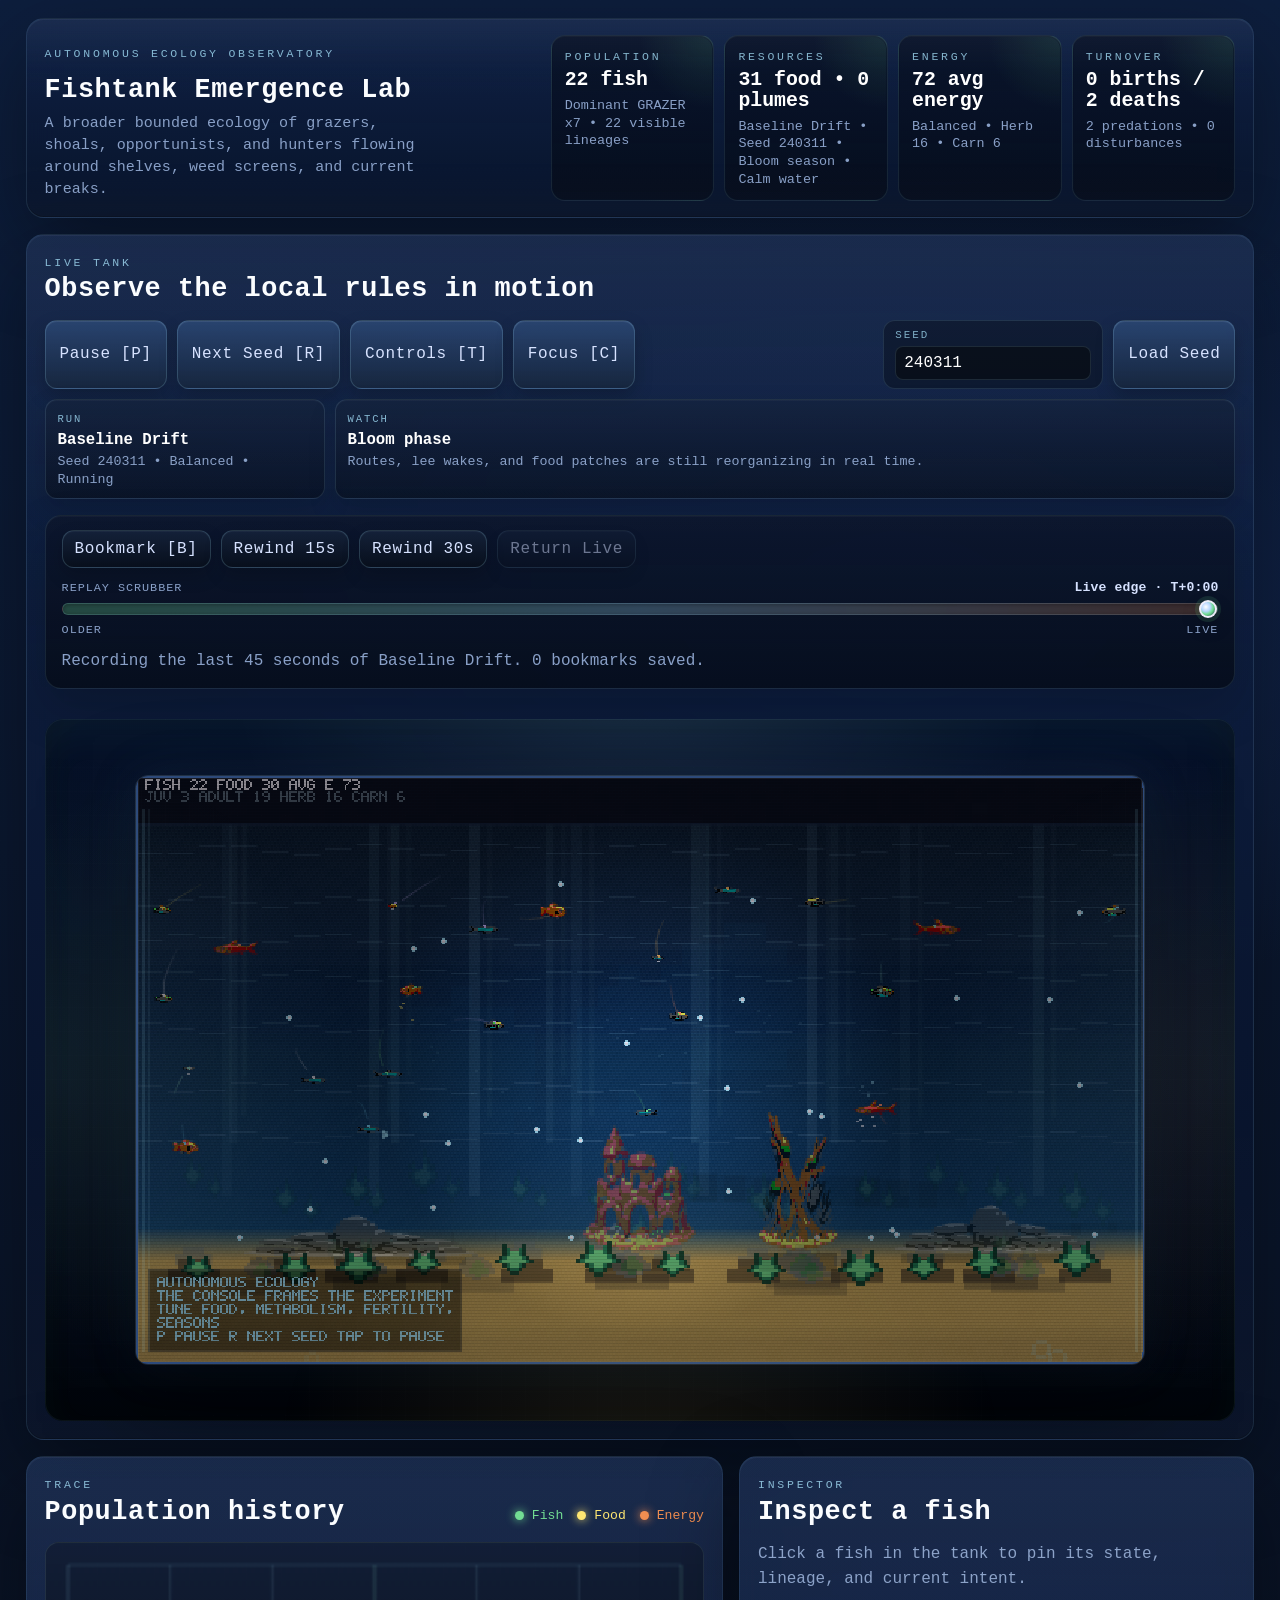
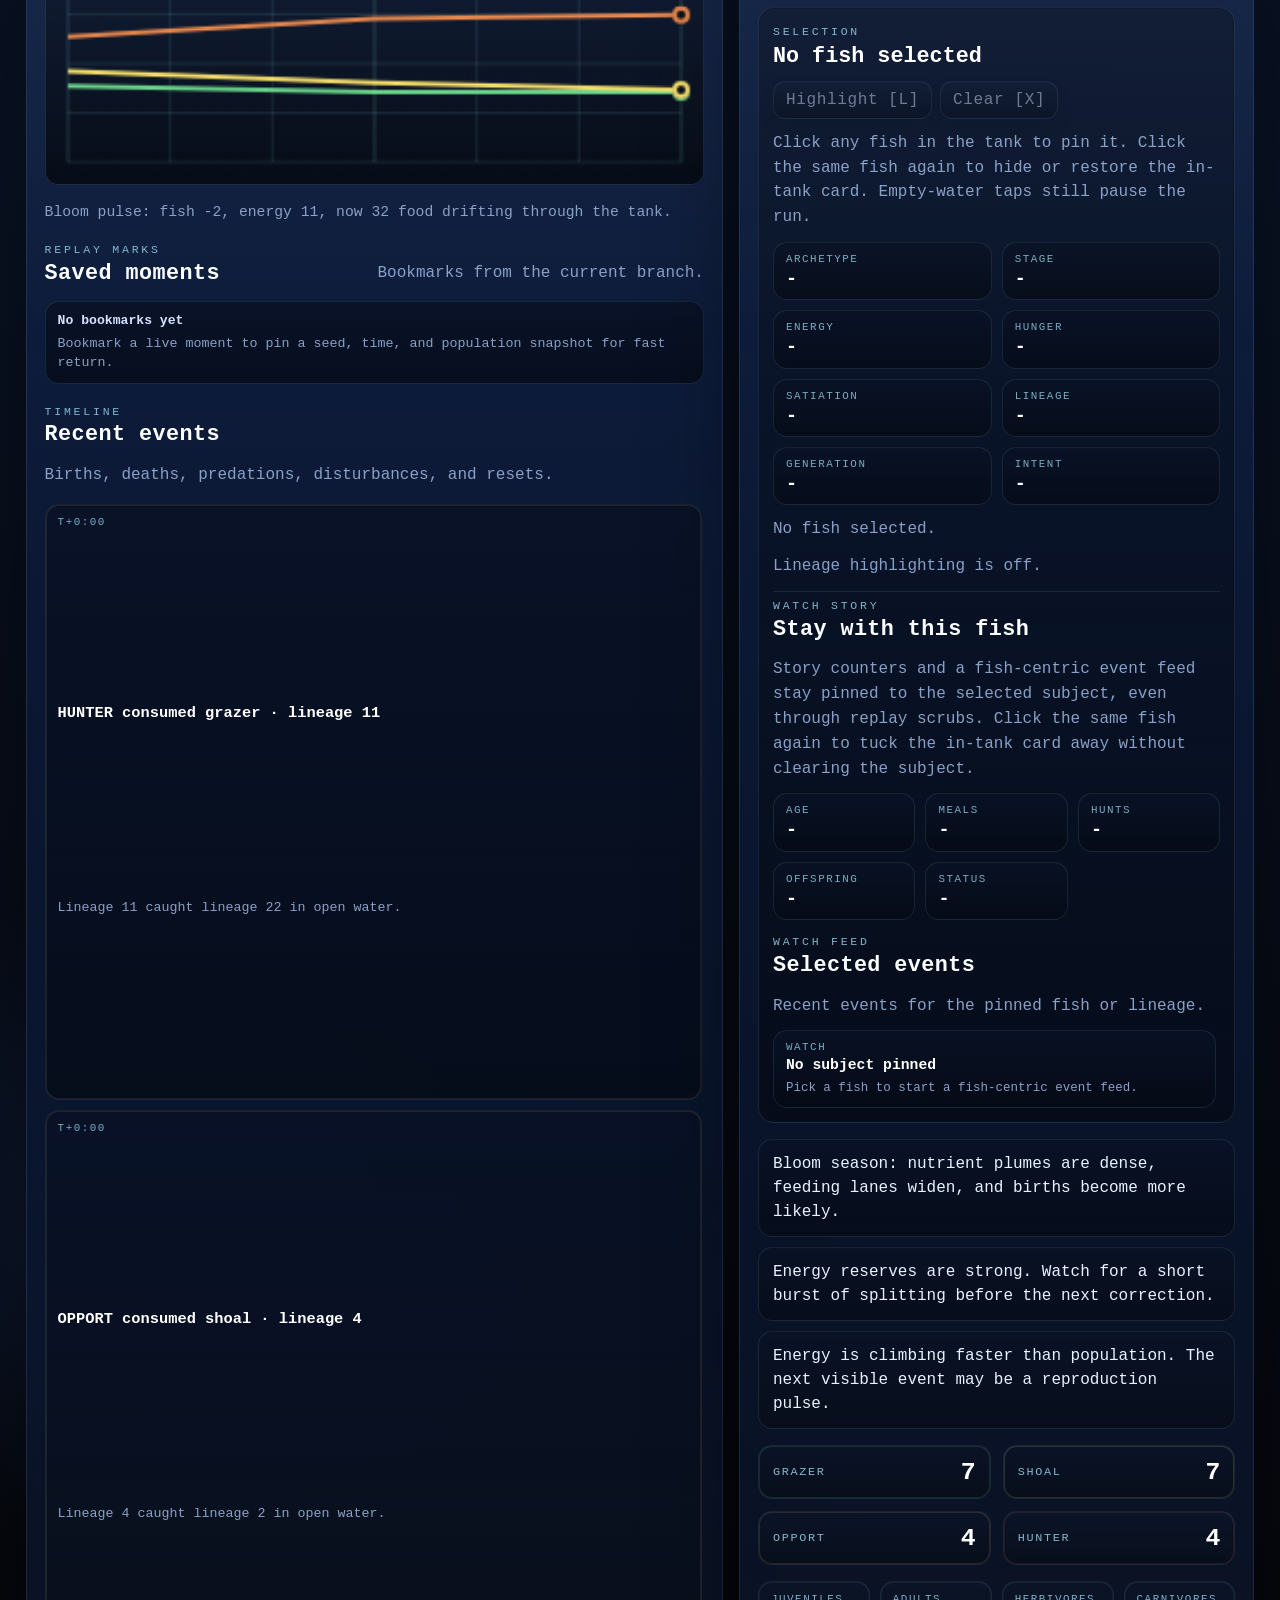
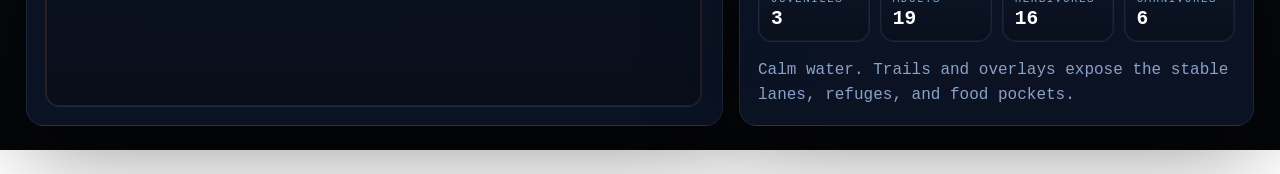
==== commit d86ca612: "feat: add fish watchability surfaces" ====
--- a/index.html
+++ b/index.html
@@ -245,7 +245,7 @@
                   <button type="button" class="chrome-button chrome-subtle" id="inspect-clear">Clear [X]</button>
                 </div>
               </div>
-              <p id="inspect-summary" class="card-note">Click any fish in the tank to pin it. Empty-water taps still pause the run.</p>
+              <p id="inspect-summary" class="card-note">Click any fish in the tank to pin it. Click the same fish again to hide or restore the in-tank card. Empty-water taps still pause the run.</p>
               <div id="inspect-grid" aria-label="Selected fish stats">
                 <article class="inspect-chip">
                   <span>Archetype</span>
@@ -282,6 +282,51 @@
               </div>
               <p id="inspect-target" class="card-note">No fish selected.</p>
               <p id="inspect-lineage-note" class="card-note">Lineage highlighting is off.</p>
+              <div id="watch-panel" aria-label="Watchability tools for the selected fish">
+                <div class="card-head compact-head">
+                  <div>
+                    <span class="panel-kicker">Watch Story</span>
+                    <h2>Stay with this fish</h2>
+                  </div>
+                  <p>Story counters and a fish-centric event feed stay pinned to the selected subject, even through replay scrubs. Click the same fish again to tuck the in-tank card away without clearing the subject.</p>
+                </div>
+                <div id="watch-grid" aria-label="Selected fish story stats">
+                  <article class="inspect-chip watch-chip">
+                    <span>Age</span>
+                    <strong id="watch-age">-</strong>
+                  </article>
+                  <article class="inspect-chip watch-chip">
+                    <span>Meals</span>
+                    <strong id="watch-meals">-</strong>
+                  </article>
+                  <article class="inspect-chip watch-chip">
+                    <span>Hunts</span>
+                    <strong id="watch-hunts">-</strong>
+                  </article>
+                  <article class="inspect-chip watch-chip">
+                    <span>Offspring</span>
+                    <strong id="watch-offspring">-</strong>
+                  </article>
+                  <article class="inspect-chip watch-chip">
+                    <span>Status</span>
+                    <strong id="watch-status">-</strong>
+                  </article>
+                </div>
+                <div class="card-head compact-head">
+                  <div>
+                    <span class="panel-kicker">Watch Feed</span>
+                    <h2>Selected events</h2>
+                  </div>
+                  <p id="watch-feed-note">Recent events for the pinned fish or lineage.</p>
+                </div>
+                <div id="watch-feed" aria-live="polite">
+                  <article class="event-item">
+                    <span class="event-time">Watch</span>
+                    <strong>No subject pinned</strong>
+                    <small>Pick a fish to start a fish-centric event feed.</small>
+                  </article>
+                </div>
+              </div>
             </div>
             <div class="callout-stack">
               <p class="callout" id="season-callout">Seasonal pressure is stable.</p>
--- a/style.css
+++ b/style.css
@@ -960,6 +960,43 @@
   flex-wrap: wrap;
 }
 
+#watch-panel {
+  display: grid;
+  gap: 12px;
+  padding-top: 4px;
+  border-top: 1px solid rgba(168, 230, 255, 0.10);
+}
+
+#watch-grid {
+  display: grid;
+  grid-template-columns: repeat(auto-fit, minmax(112px, 1fr));
+  gap: 10px;
+}
+
+.watch-chip strong {
+  font-size: 1rem;
+}
+
+#watch-feed {
+  display: grid;
+  gap: 8px;
+  max-height: 240px;
+  overflow: auto;
+  padding-right: 4px;
+}
+
+#watch-feed .event-item {
+  padding: 10px 12px;
+}
+
+#watch-feed .event-item strong {
+  font-size: 0.92rem;
+}
+
+#watch-feed .event-item small {
+  font-size: 0.78rem;
+}
+
 #inspect-grid {
   display: grid;
   grid-template-columns: repeat(2, minmax(0, 1fr));
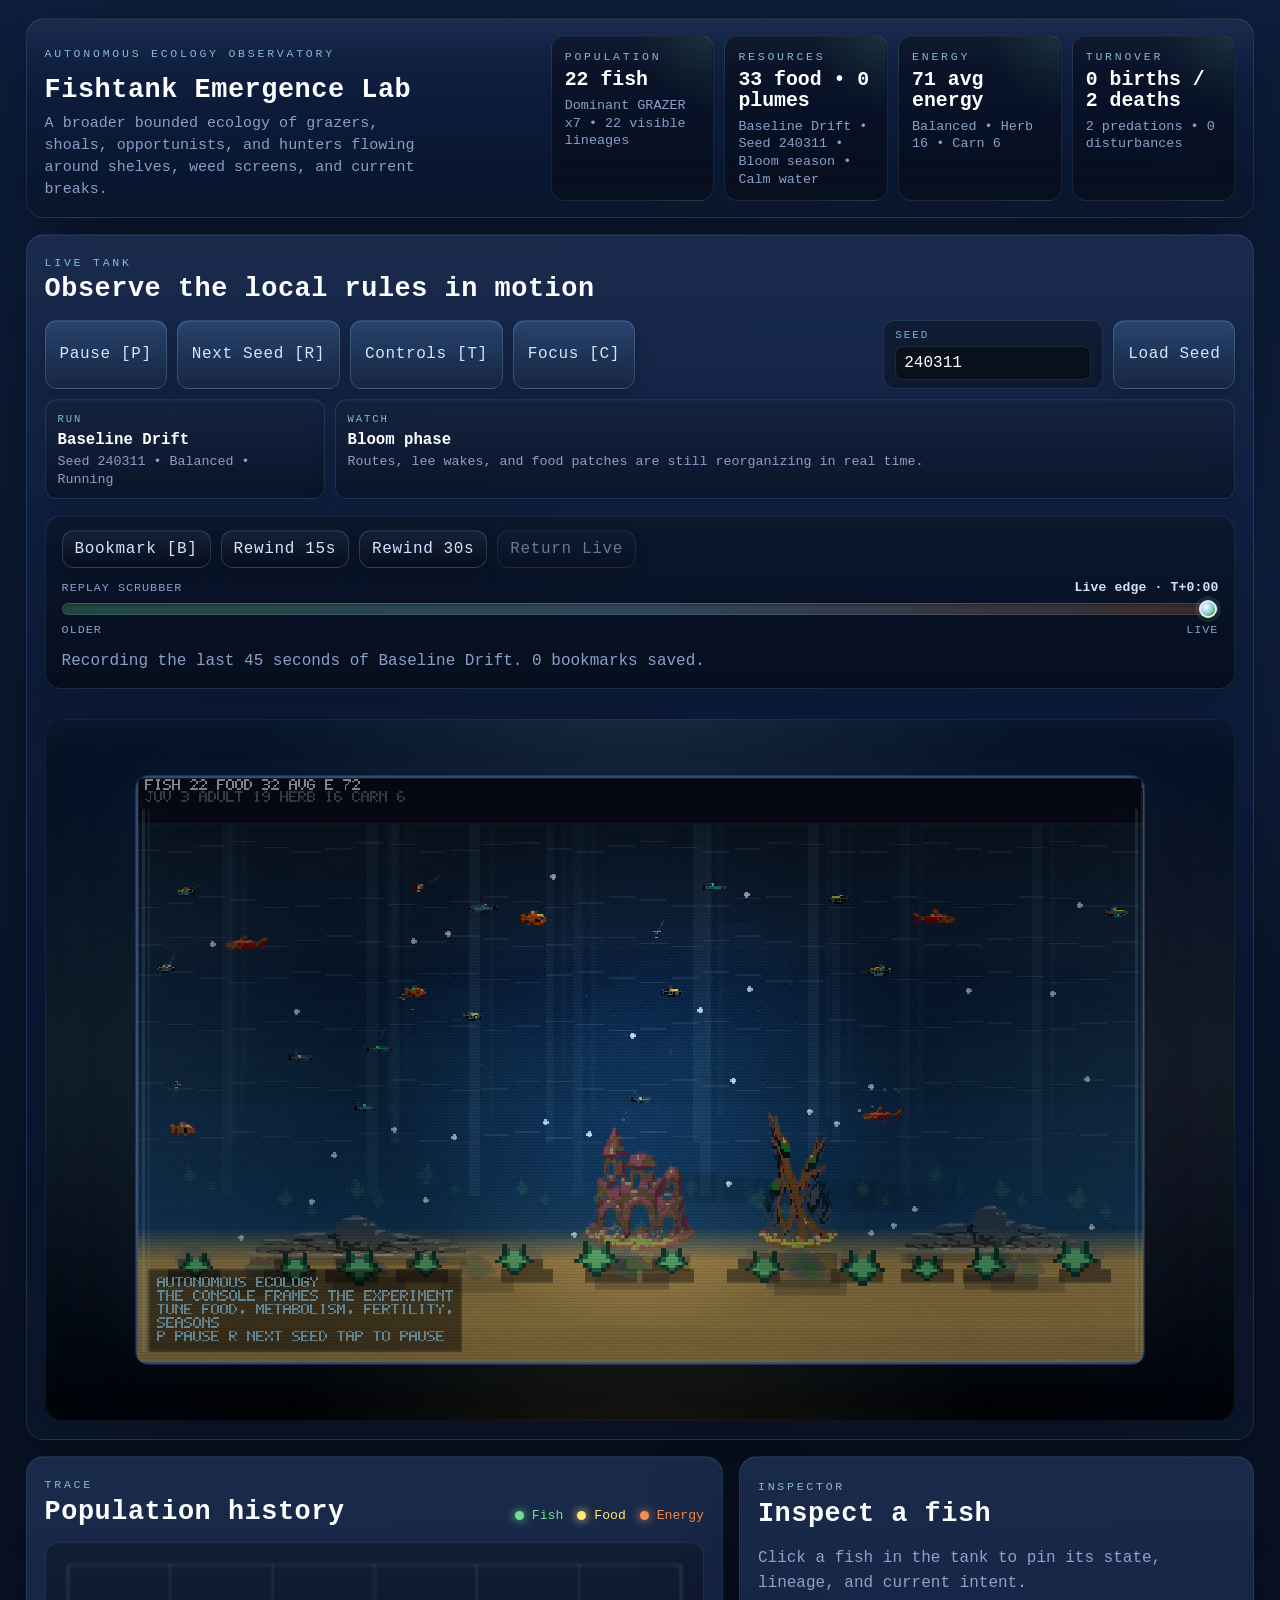
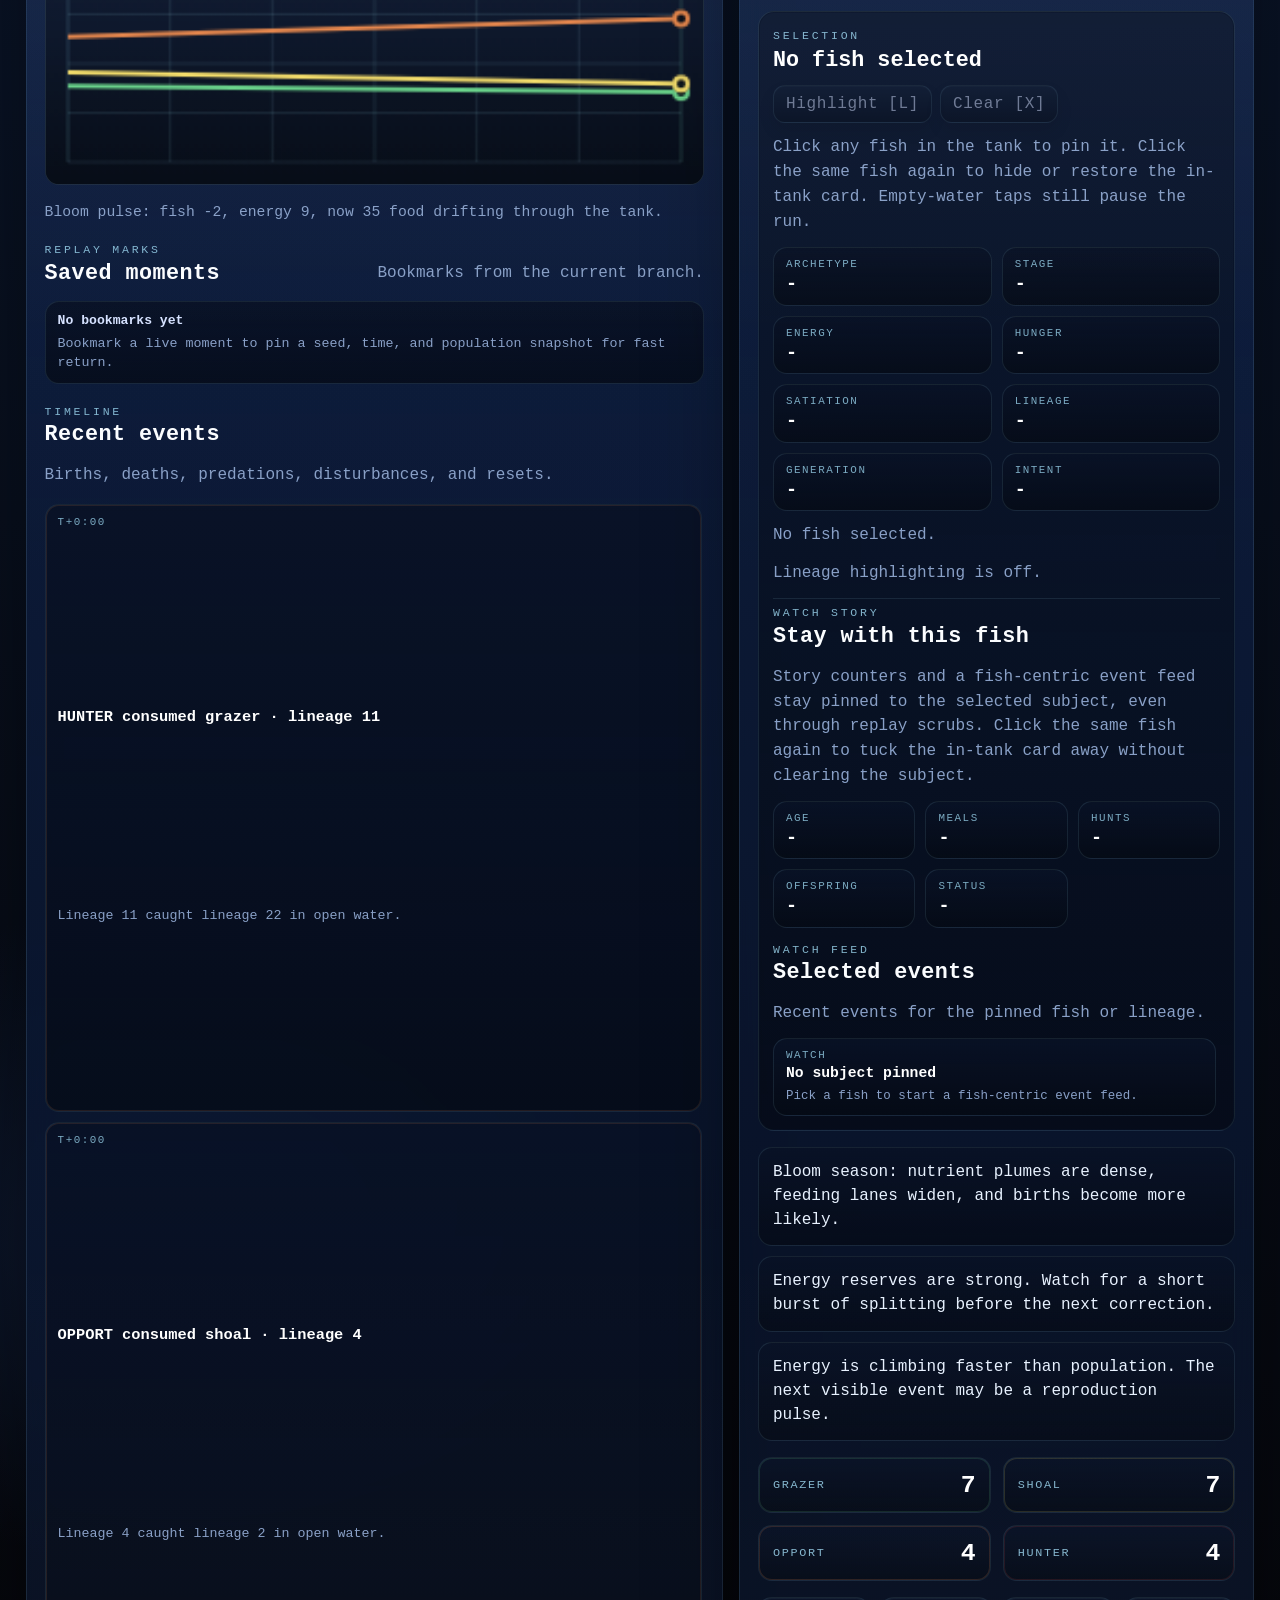
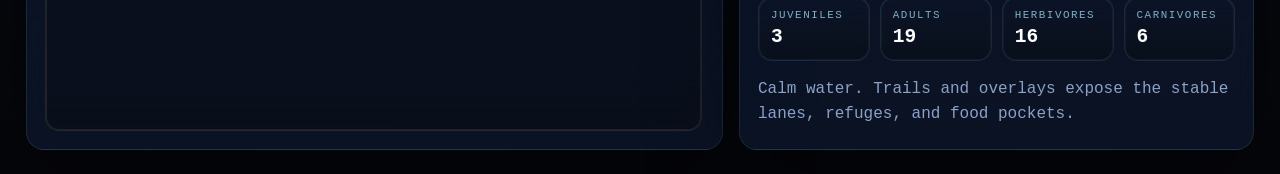
==== commit 607b74b5: "feat: harden static deployment surface" ====
--- a/index.html
+++ b/index.html
@@ -5,6 +5,11 @@
     <meta name="viewport" content="width=device-width, initial-scale=1, viewport-fit=cover" />
     <title>Fishtank Ecology (VGA)</title>
     <meta name="description" content="A bounded VGA-style fish simulation for observing emergent behavior under resource pressure." />
+    <meta
+      http-equiv="Content-Security-Policy"
+      content="default-src 'self'; script-src 'self'; style-src 'self'; img-src 'self' data:; font-src 'self'; connect-src 'self'; frame-src 'self'; object-src 'none'; base-uri 'none'; form-action 'none'; worker-src 'none'"
+    />
+    <meta name="referrer" content="no-referrer" />
     <link rel="stylesheet" href="style.css" />
   </head>
   <body>
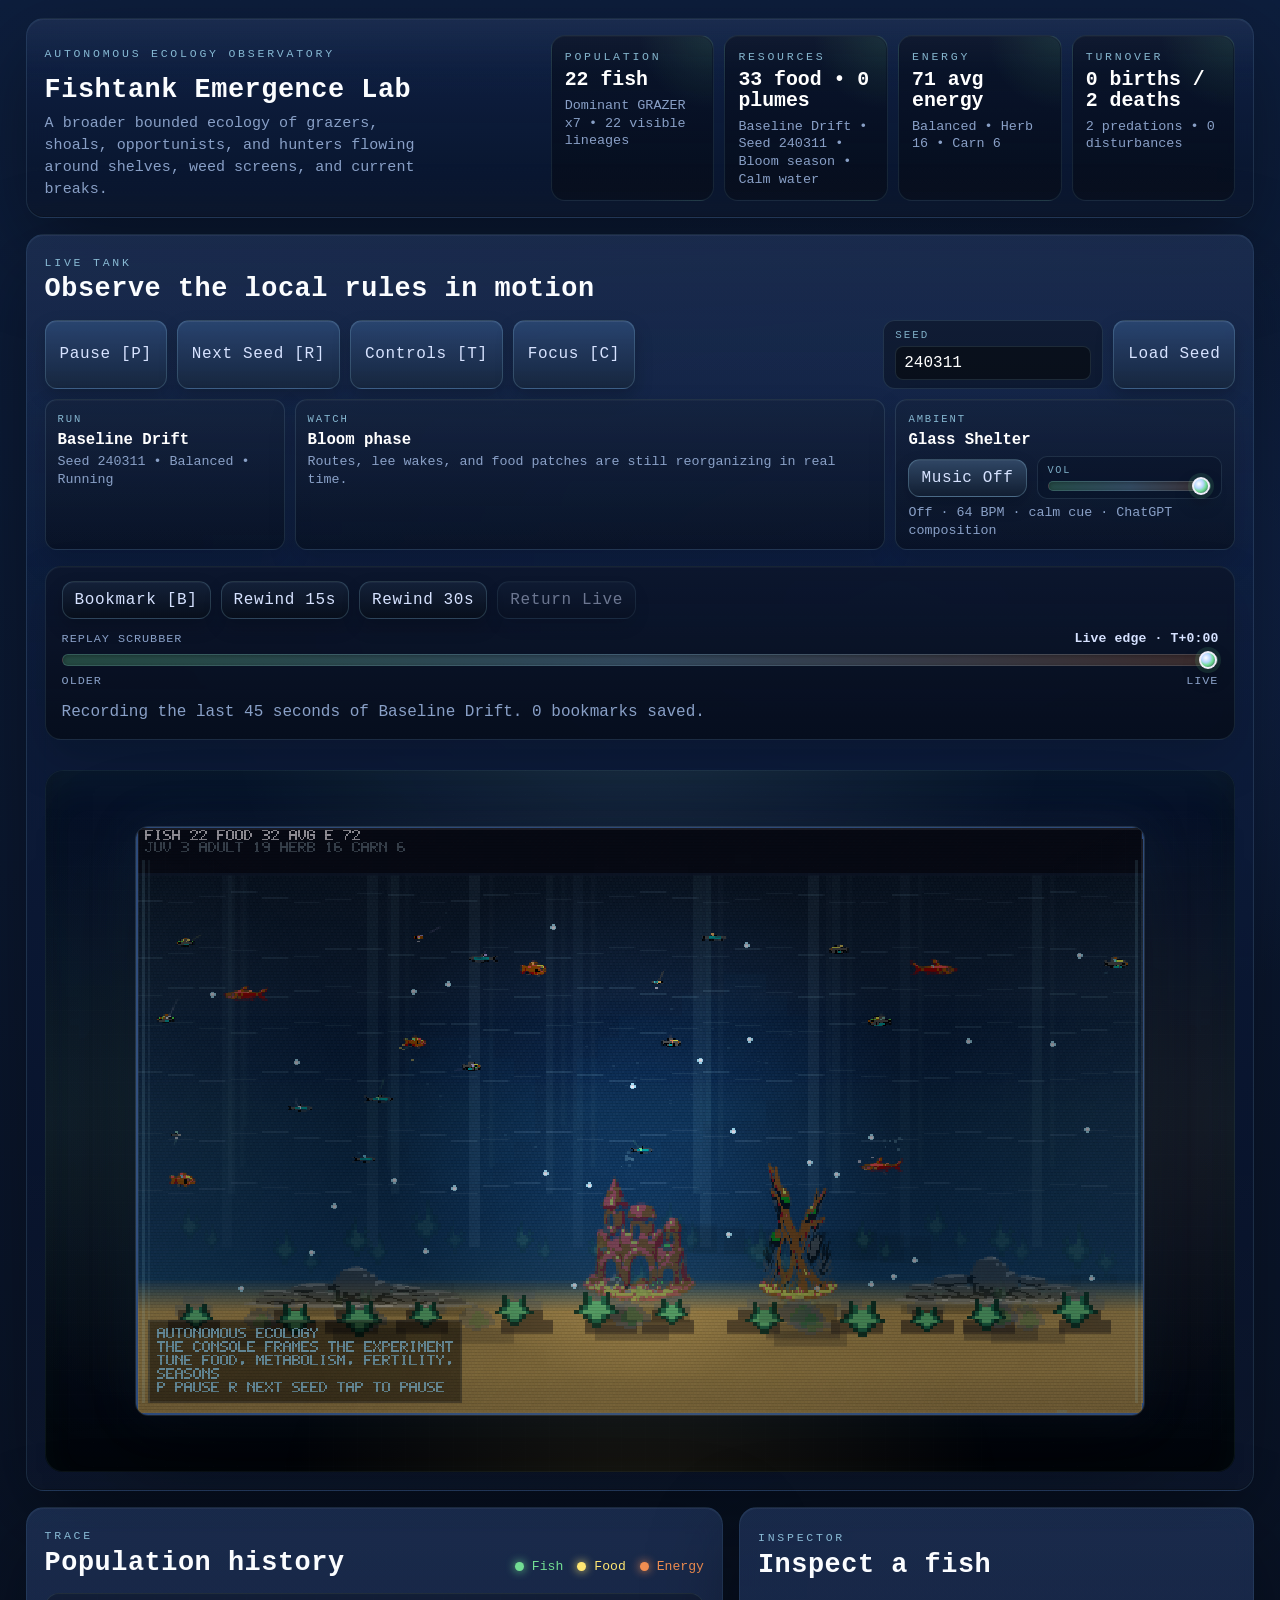
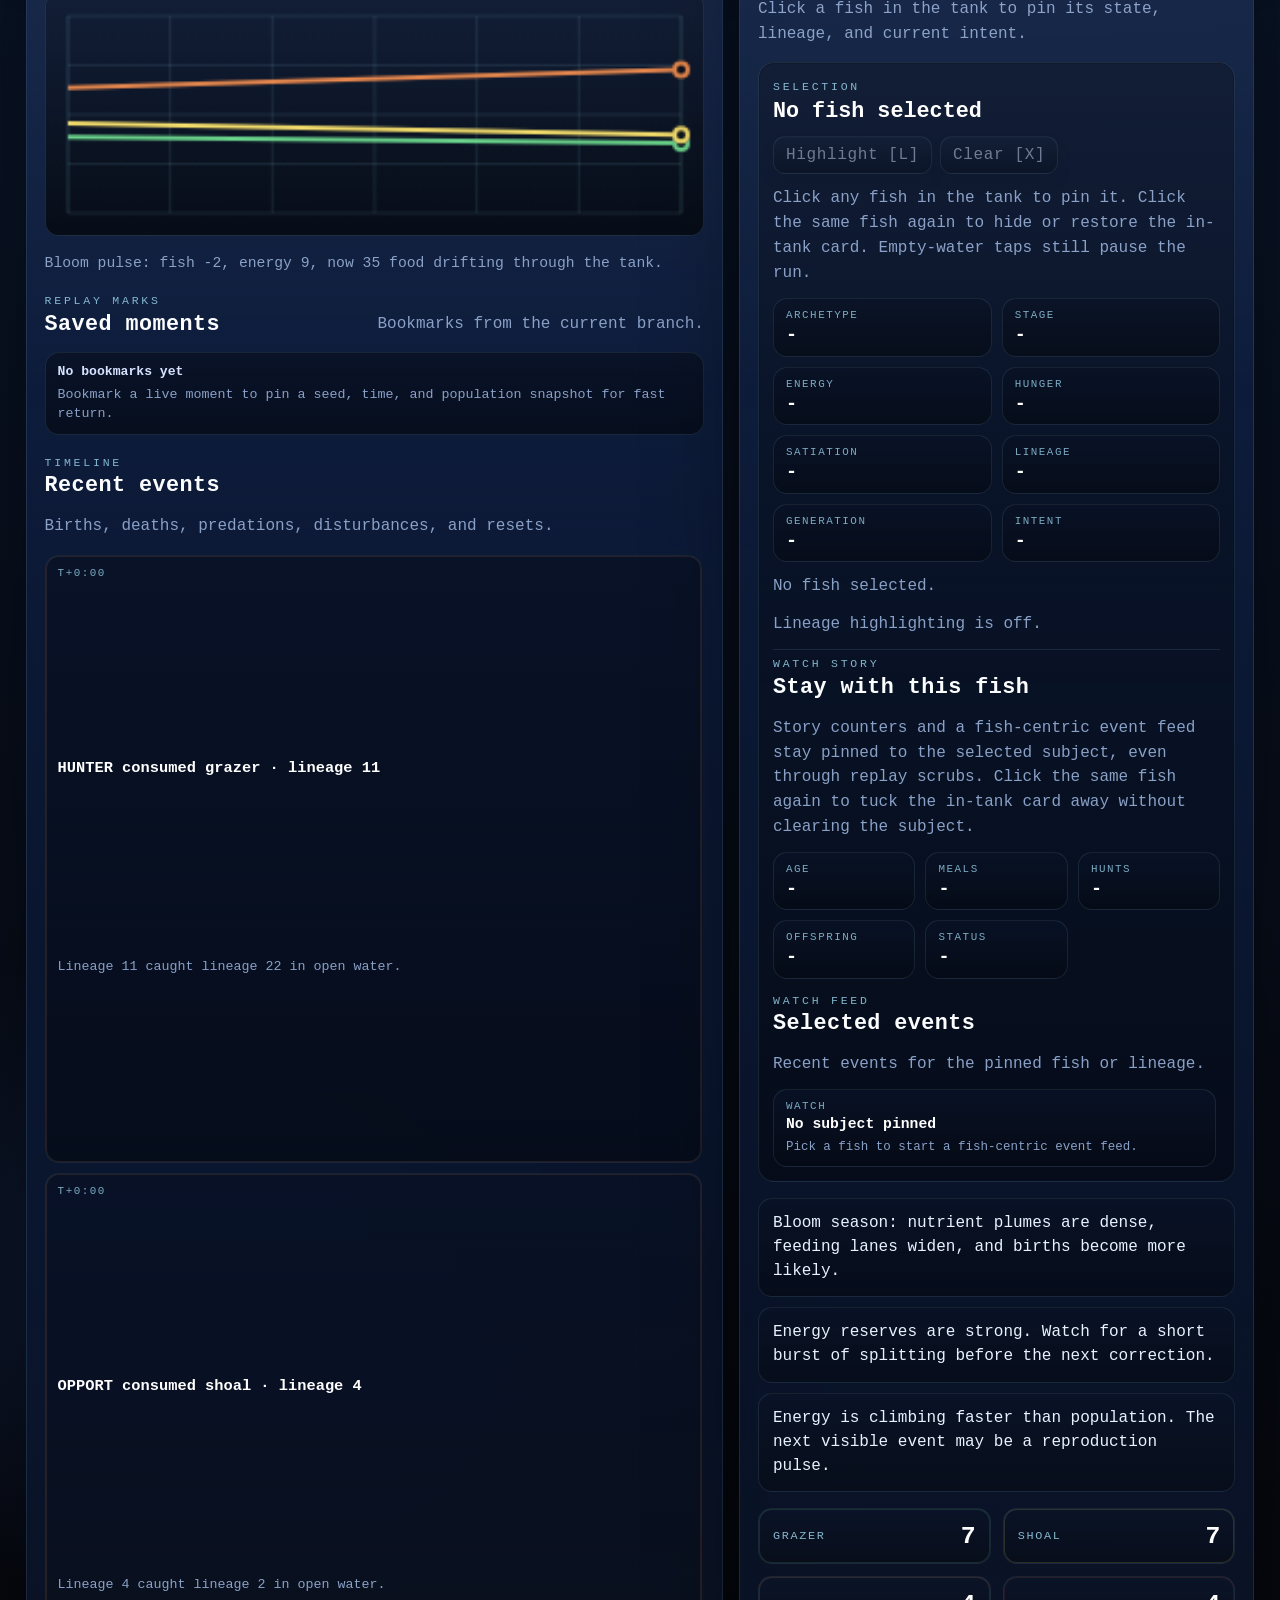
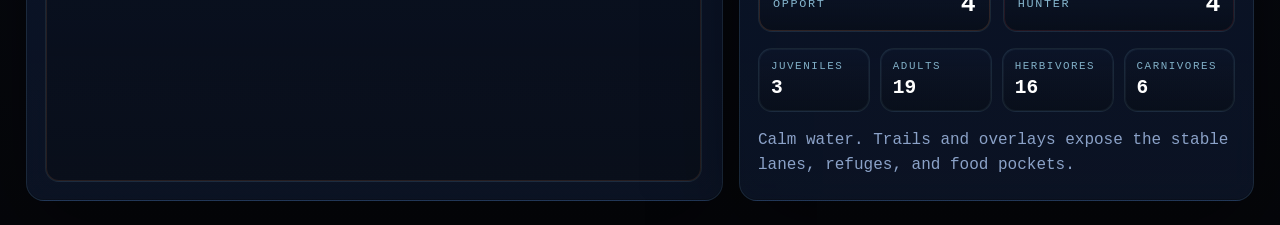
==== commit aa735d81: "feat: add ambient observatory music" ====
--- a/index.html
+++ b/index.html
@@ -76,6 +76,18 @@
                 <span class="overlay-label">Watch</span>
                 <strong id="overlay-watch">Stabilizing</strong>
                 <small id="overlay-watch-note">Routes and shelters are still forming</small>
+              </article>
+              <article class="observation-pill music-pill" id="music-panel" aria-label="Ambient music">
+                <span class="overlay-label">Ambient</span>
+                <strong id="music-track-title">Glass Shelter</strong>
+                <div class="music-controls">
+                  <button type="button" class="chrome-button chrome-subtle" id="music-toggle" aria-pressed="false">Music Off</button>
+                  <label class="music-volume" for="music-volume">
+                    <span>Vol</span>
+                    <input id="music-volume" type="range" min="0" max="100" step="1" value="38" aria-label="Ambient music volume" />
+                  </label>
+                </div>
+                <small id="music-note">Off · 64 BPM · calm cue · ChatGPT composition</small>
               </article>
             </div>
           </div>
@@ -384,6 +396,7 @@
       </section>
       <button type="button" id="control-scrim" aria-label="Close control drawer"></button>
     </main>
+    <script src="music.js"></script>
     <script src="game.js"></script>
   </body>
 </html>
--- a/style.css
+++ b/style.css
@@ -230,7 +230,7 @@
 
 #tank-observation {
   display: grid;
-  grid-template-columns: minmax(200px, auto) minmax(0, 1fr);
+  grid-template-columns: minmax(180px, 240px) minmax(0, 1fr) minmax(260px, 340px);
   gap: 10px;
   align-items: stretch;
 }
@@ -253,6 +253,51 @@
 
 .observation-pill.observation-wide {
   min-width: 0;
+}
+
+.music-pill {
+  min-width: 0;
+}
+
+.music-controls {
+  display: grid;
+  grid-template-columns: auto minmax(140px, 1fr);
+  gap: 10px;
+  align-items: center;
+  margin-top: 8px;
+}
+
+.music-volume {
+  min-width: 0;
+  padding: 7px 10px;
+  display: grid;
+  gap: 5px;
+  border: 1px solid rgba(168, 230, 255, 0.12);
+  border-radius: 10px;
+  background: rgba(7, 17, 38, 0.56);
+}
+
+.music-volume span {
+  text-transform: uppercase;
+  letter-spacing: 0.16em;
+  font-size: 0.64rem;
+  color: rgba(168, 230, 255, 0.72);
+}
+
+.music-volume input[type='range'] {
+  height: 10px;
+}
+
+#music-toggle[data-state='active'] {
+  border-color: rgba(109, 220, 143, 0.34);
+  background:
+    linear-gradient(180deg, rgba(34, 73, 53, 0.82), rgba(10, 32, 22, 0.96));
+}
+
+#music-toggle[data-state='loading'] {
+  border-color: rgba(168, 230, 255, 0.24);
+  background:
+    linear-gradient(180deg, rgba(53, 78, 110, 0.82), rgba(16, 29, 49, 0.96));
 }
 
 .chrome-button {
@@ -1200,6 +1245,10 @@
     grid-template-columns: repeat(2, minmax(0, 1fr));
   }
 
+  #music-panel {
+    grid-column: 1 / -1;
+  }
+
   #control-panel {
     top: auto;
     left: 12px;
@@ -1285,6 +1334,10 @@
     grid-template-columns: 1fr;
   }
 
+  .music-controls {
+    grid-template-columns: 1fr;
+  }
+
   .chrome-button,
   .seed-actions,
   .seed-control {
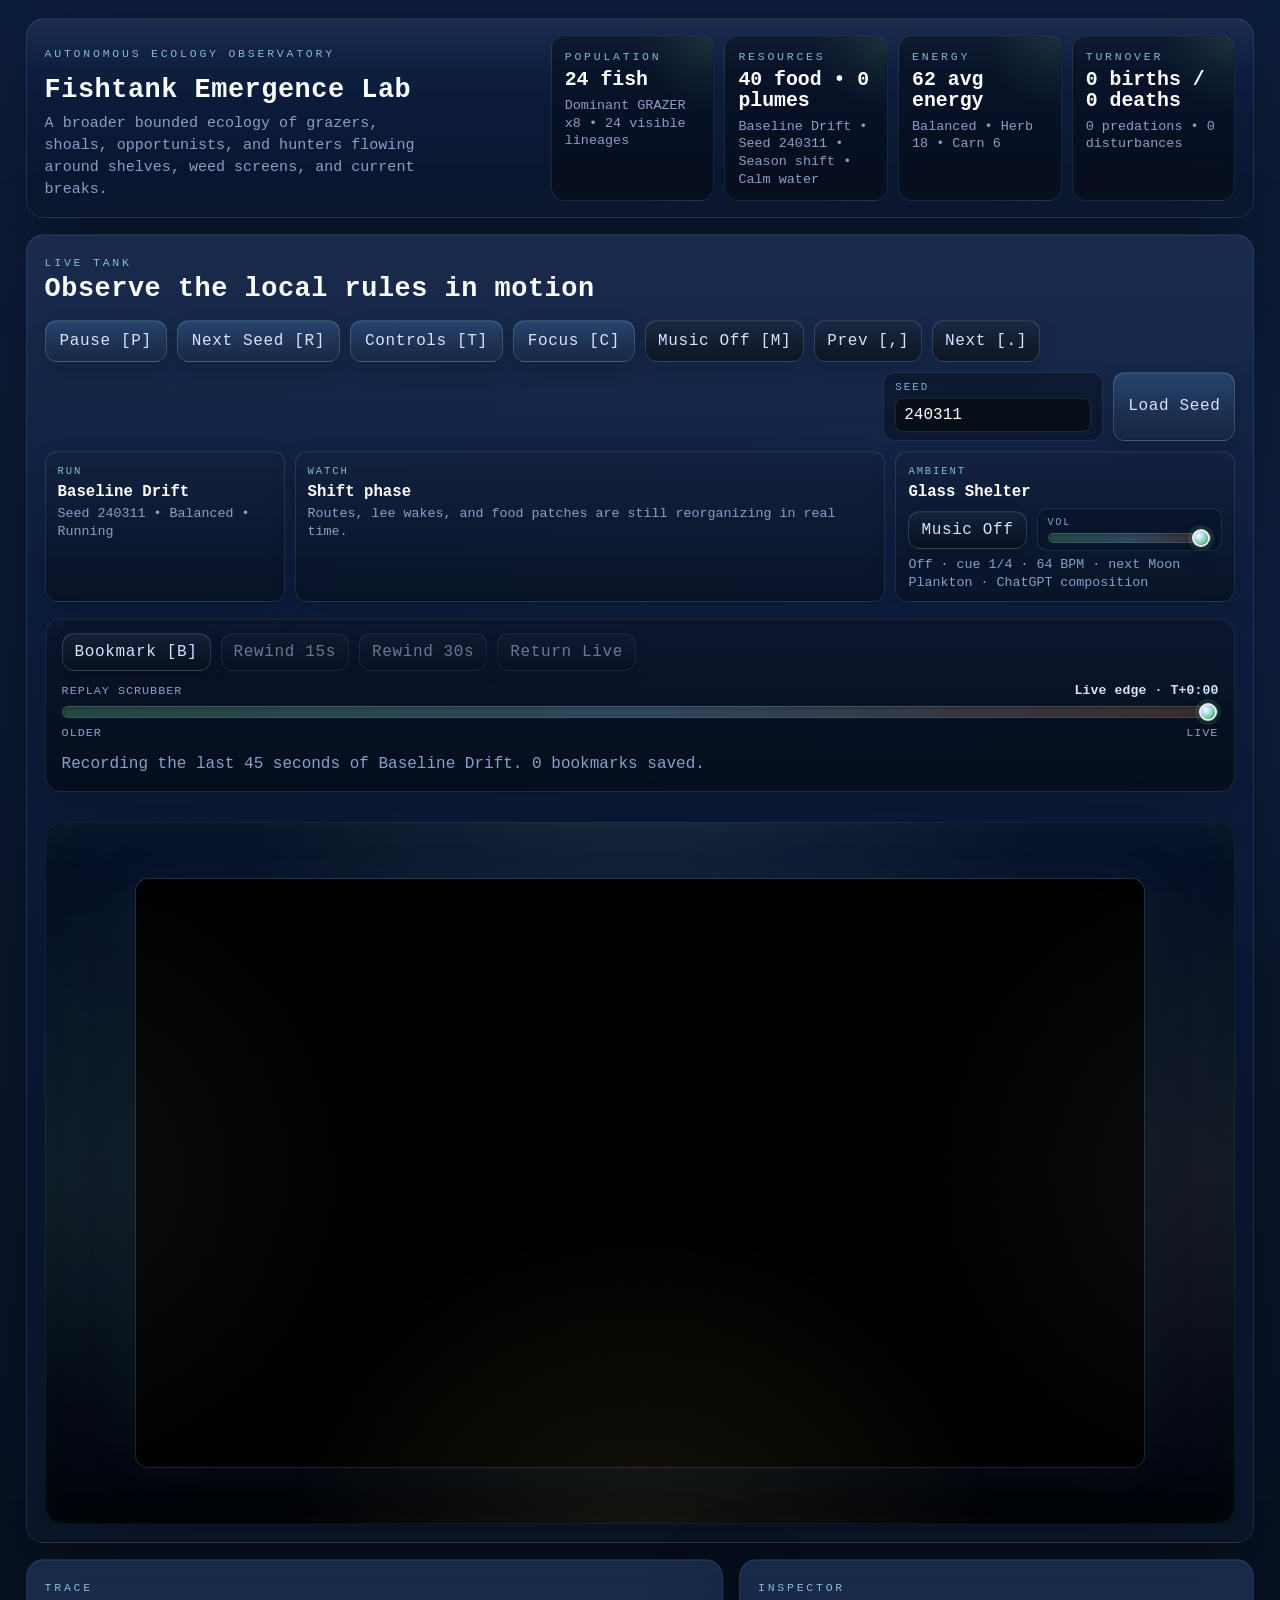
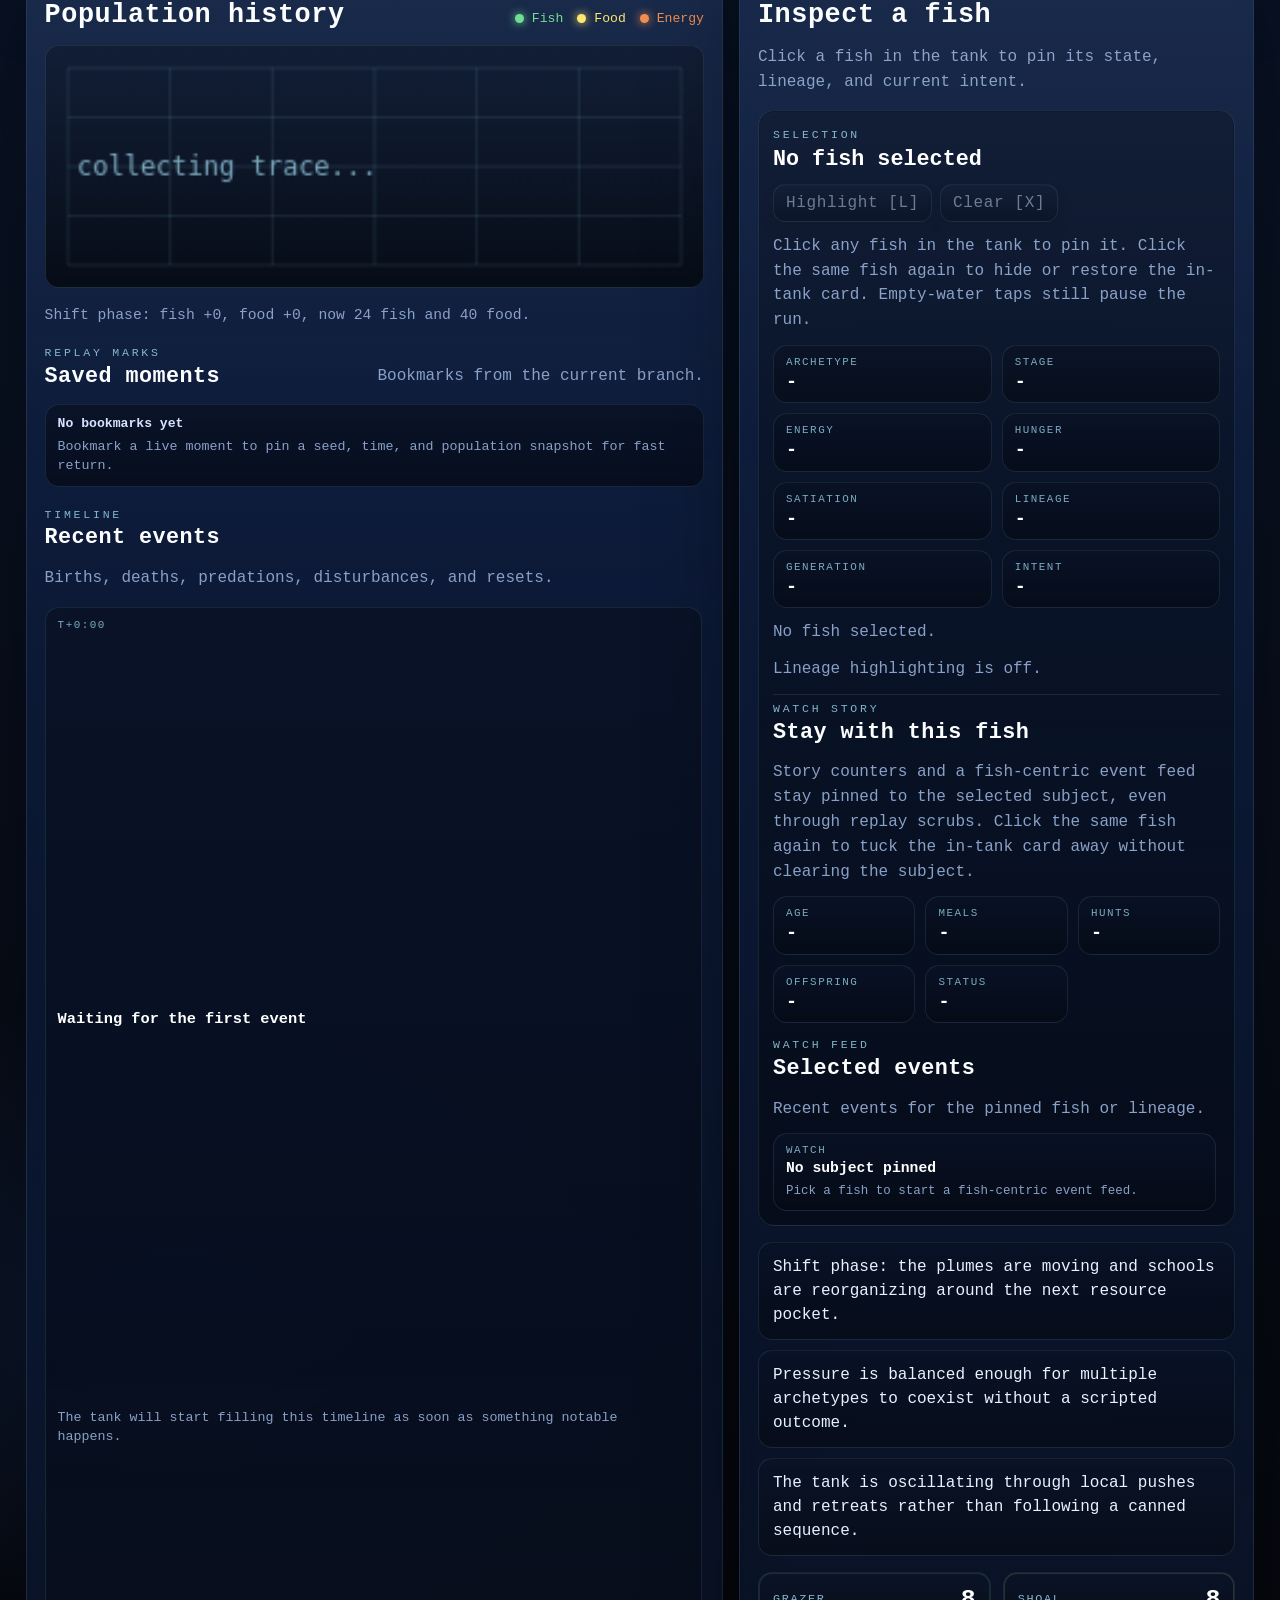
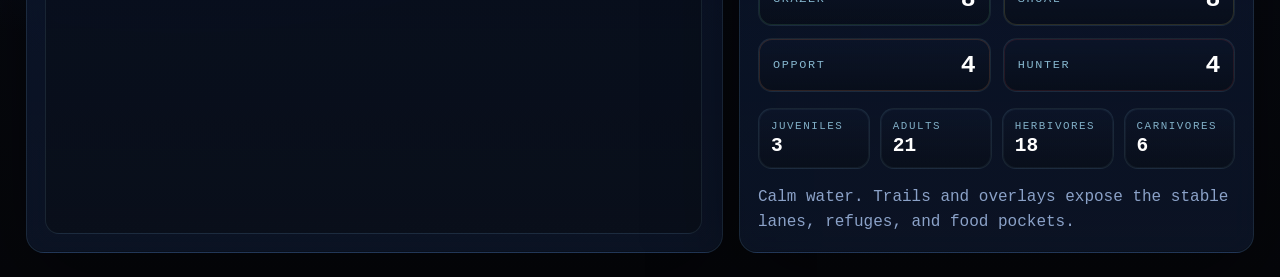
==== commit f8197787: "feat: add ambient transport controls" ====
--- a/index.html
+++ b/index.html
@@ -58,6 +58,9 @@
               <button type="button" class="chrome-button" id="reset-sim">Next Seed [R]</button>
               <button type="button" class="chrome-button" id="controls-toggle">Controls [T]</button>
               <button type="button" class="chrome-button" id="focus-mode">Focus [C]</button>
+              <button type="button" class="chrome-button chrome-subtle" id="music-toggle-toolbar" aria-pressed="false">Music Off [M]</button>
+              <button type="button" class="chrome-button chrome-subtle" id="music-prev">Prev [,]</button>
+              <button type="button" class="chrome-button chrome-subtle" id="music-next">Next [.]</button>
               <div class="seed-actions">
                 <label class="seed-control" for="seed-input">
                   <span>Seed</span>
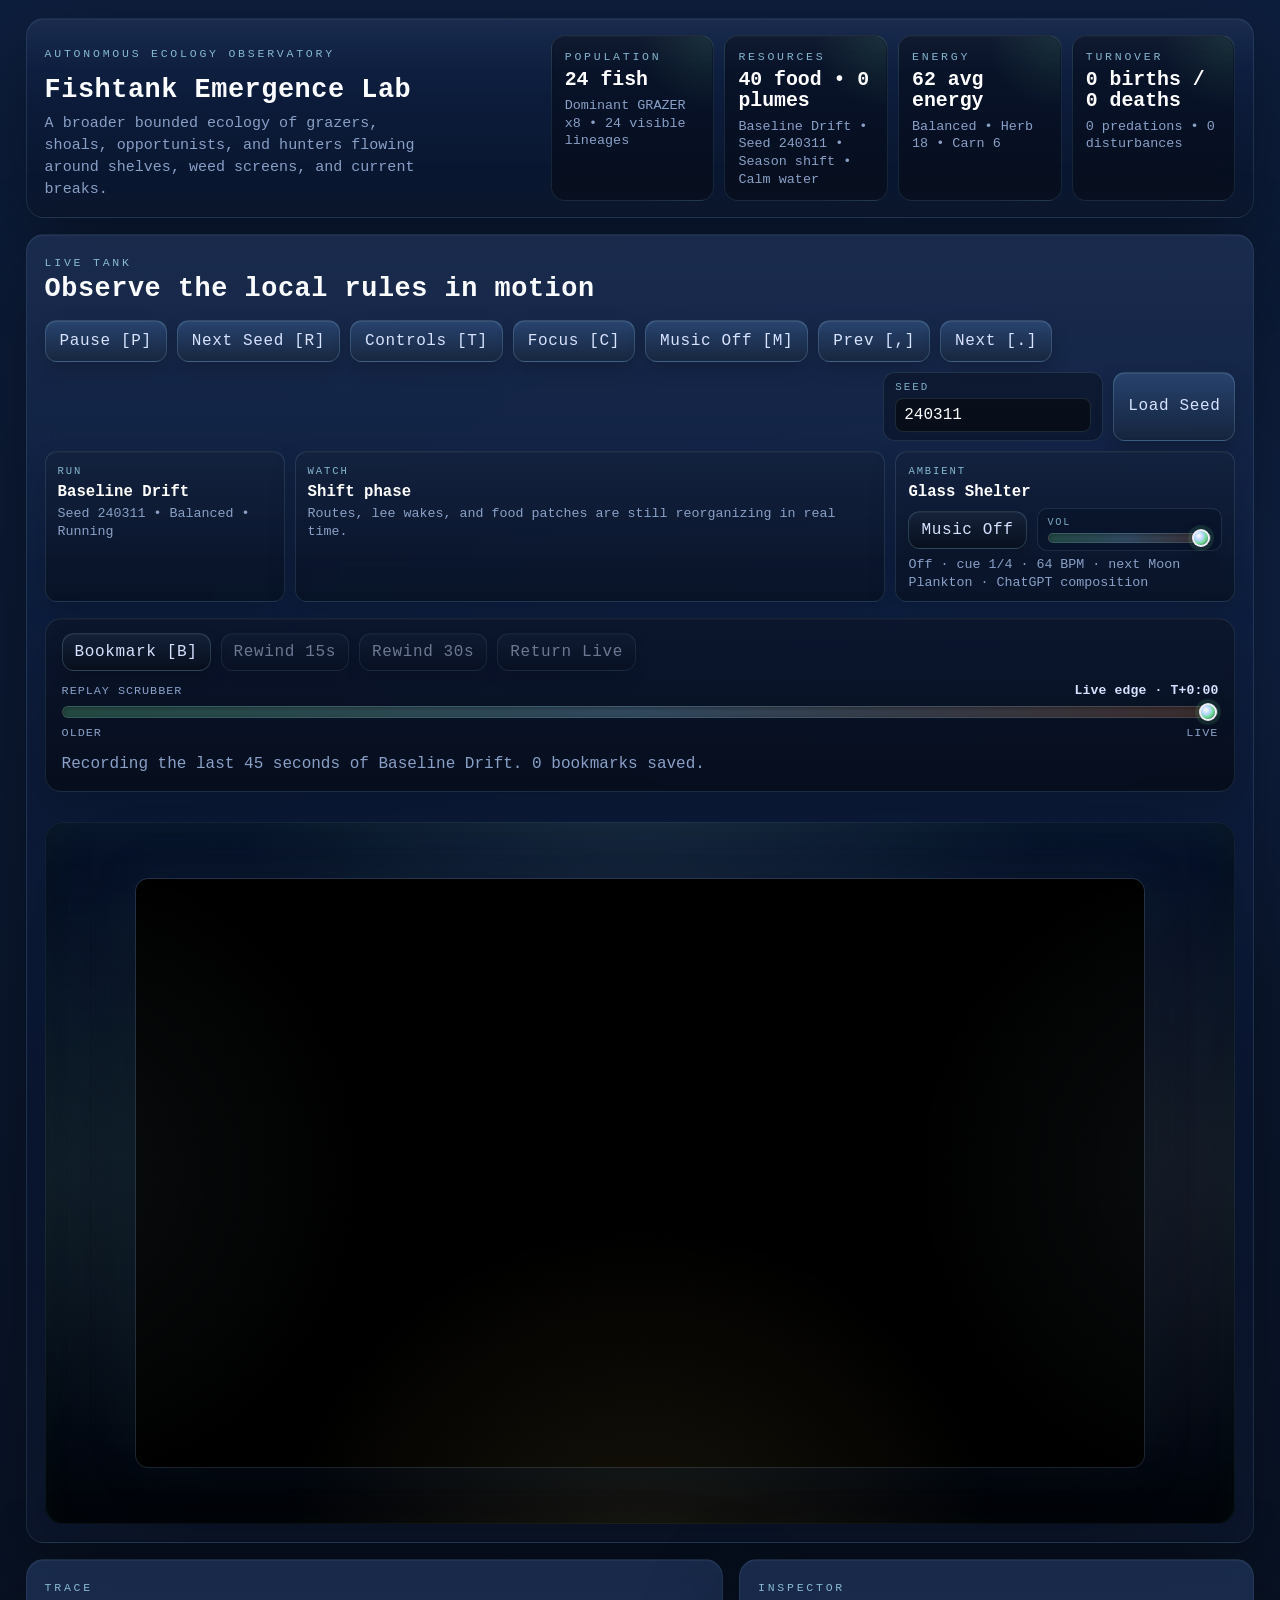
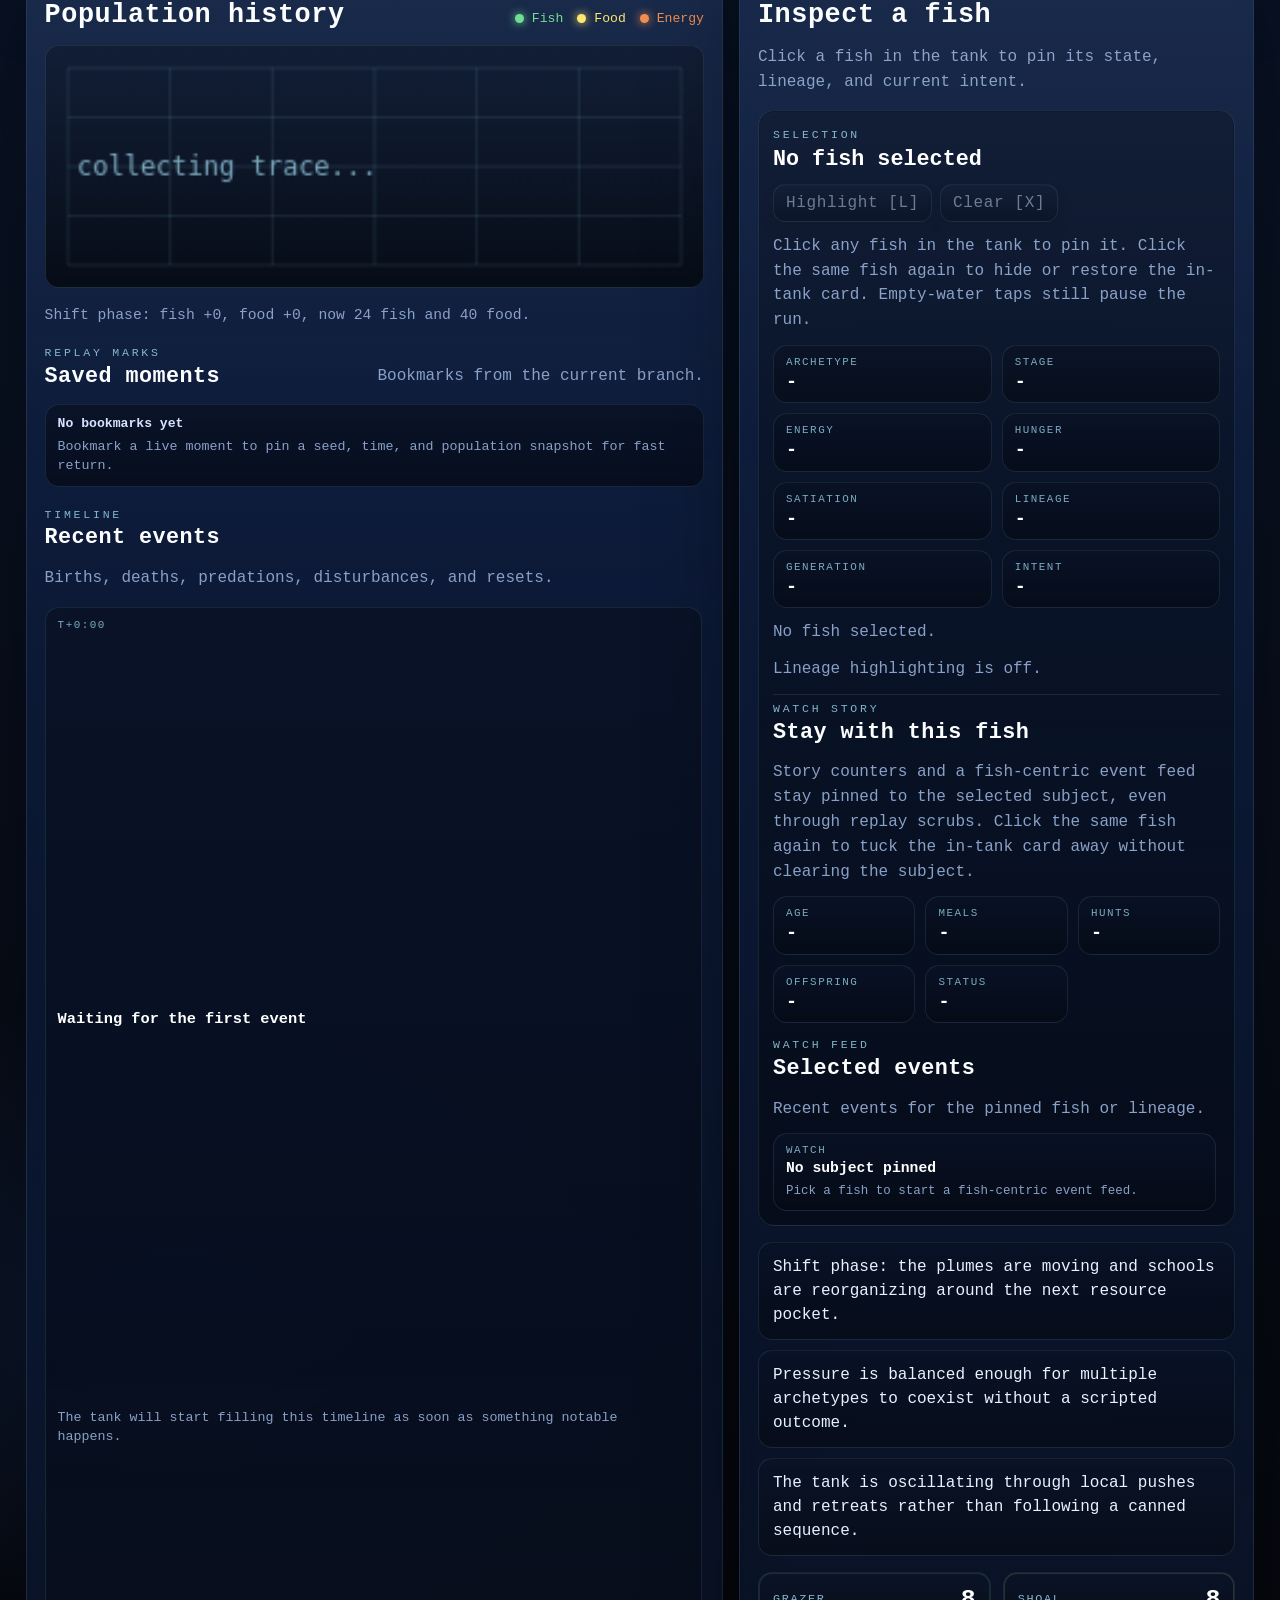
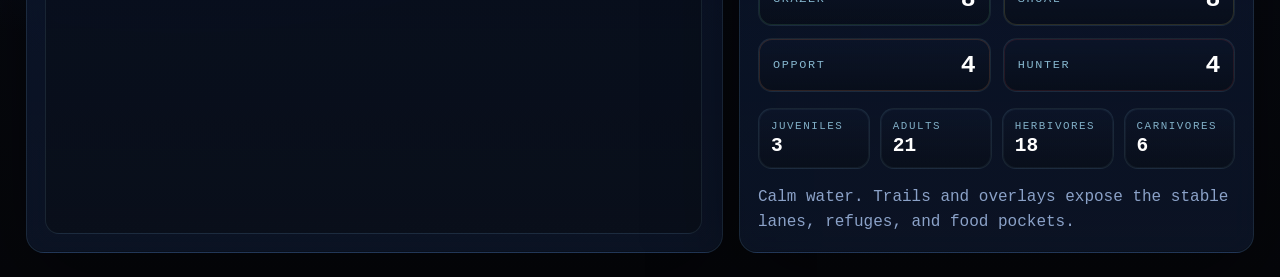
==== commit e5d39848: "fix: preserve ambient tempo metadata" ====
--- a/index.html
+++ b/index.html
@@ -58,9 +58,9 @@
               <button type="button" class="chrome-button" id="reset-sim">Next Seed [R]</button>
               <button type="button" class="chrome-button" id="controls-toggle">Controls [T]</button>
               <button type="button" class="chrome-button" id="focus-mode">Focus [C]</button>
-              <button type="button" class="chrome-button chrome-subtle" id="music-toggle-toolbar" aria-pressed="false">Music Off [M]</button>
-              <button type="button" class="chrome-button chrome-subtle" id="music-prev">Prev [,]</button>
-              <button type="button" class="chrome-button chrome-subtle" id="music-next">Next [.]</button>
+              <button type="button" class="chrome-button" id="music-toggle-toolbar" aria-pressed="false">Music Off [M]</button>
+              <button type="button" class="chrome-button" id="music-prev">Prev [,]</button>
+              <button type="button" class="chrome-button" id="music-next">Next [.]</button>
               <div class="seed-actions">
                 <label class="seed-control" for="seed-input">
                   <span>Seed</span>
